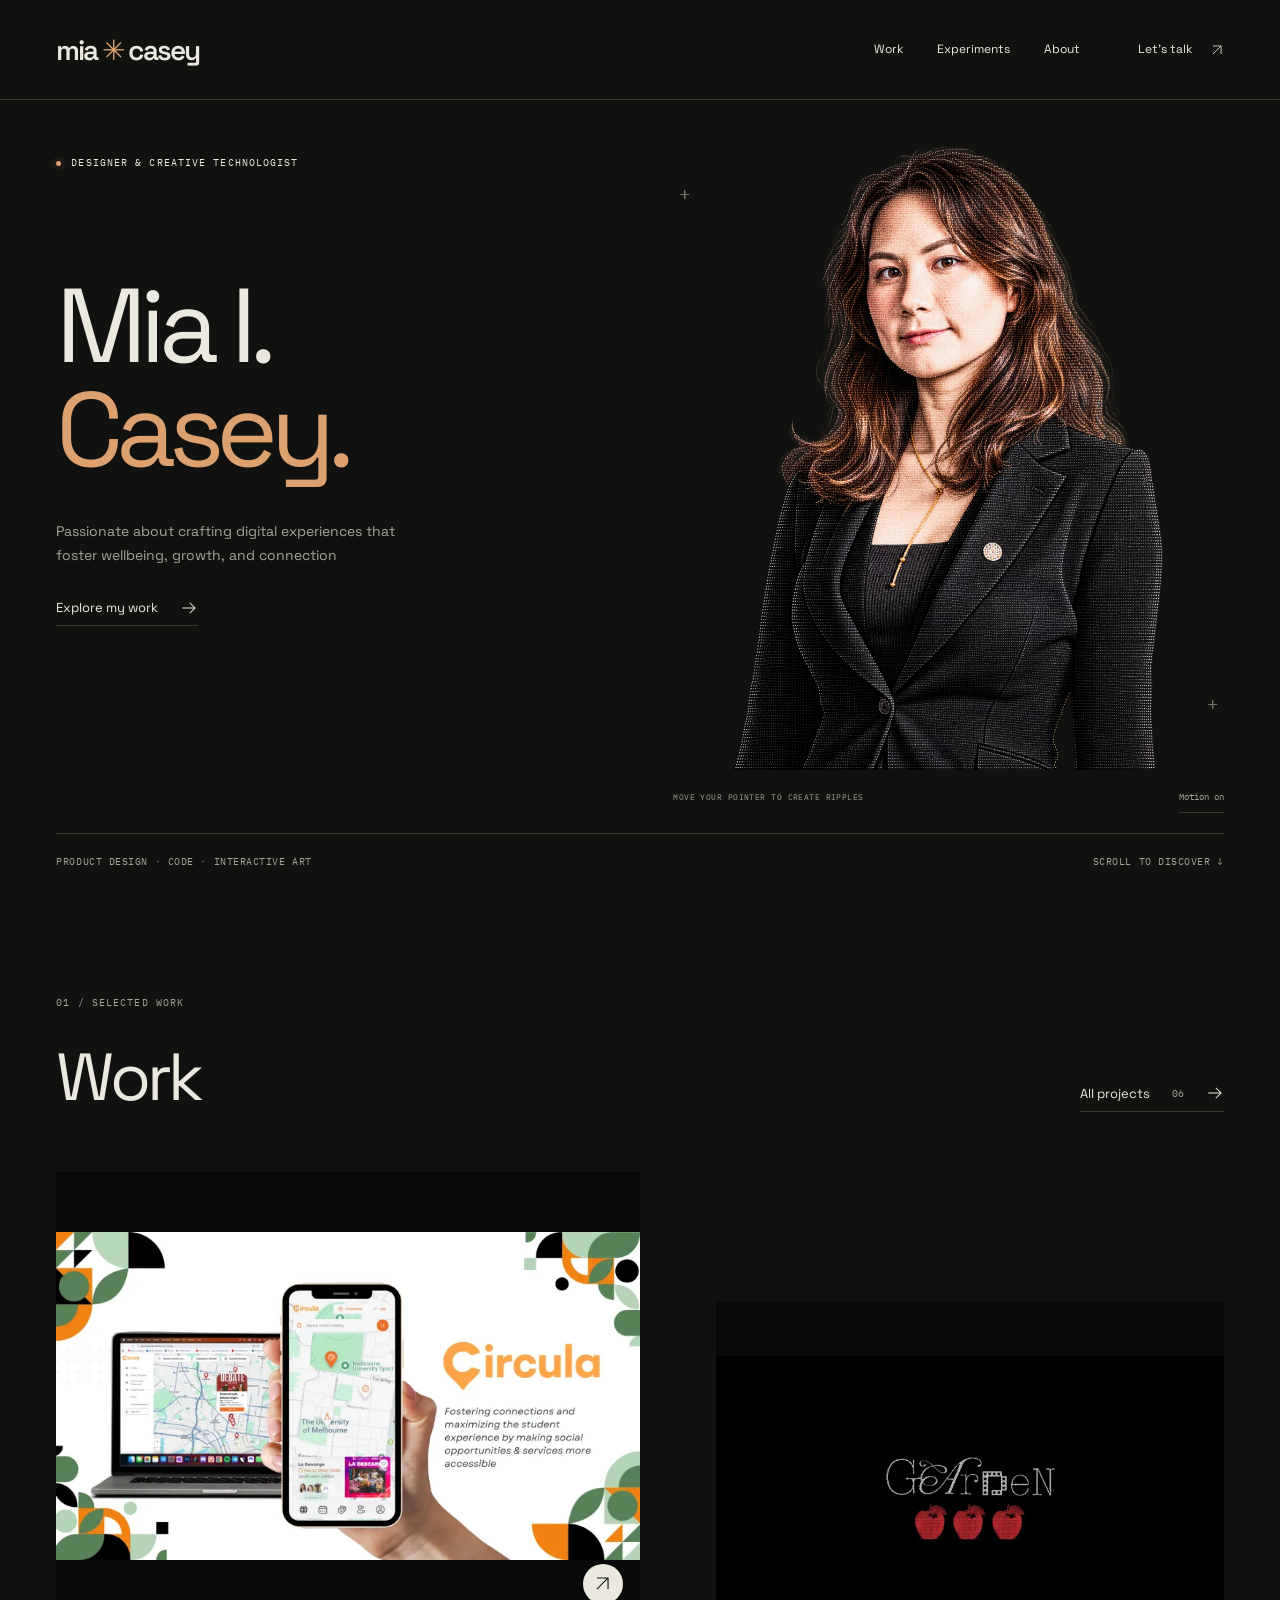
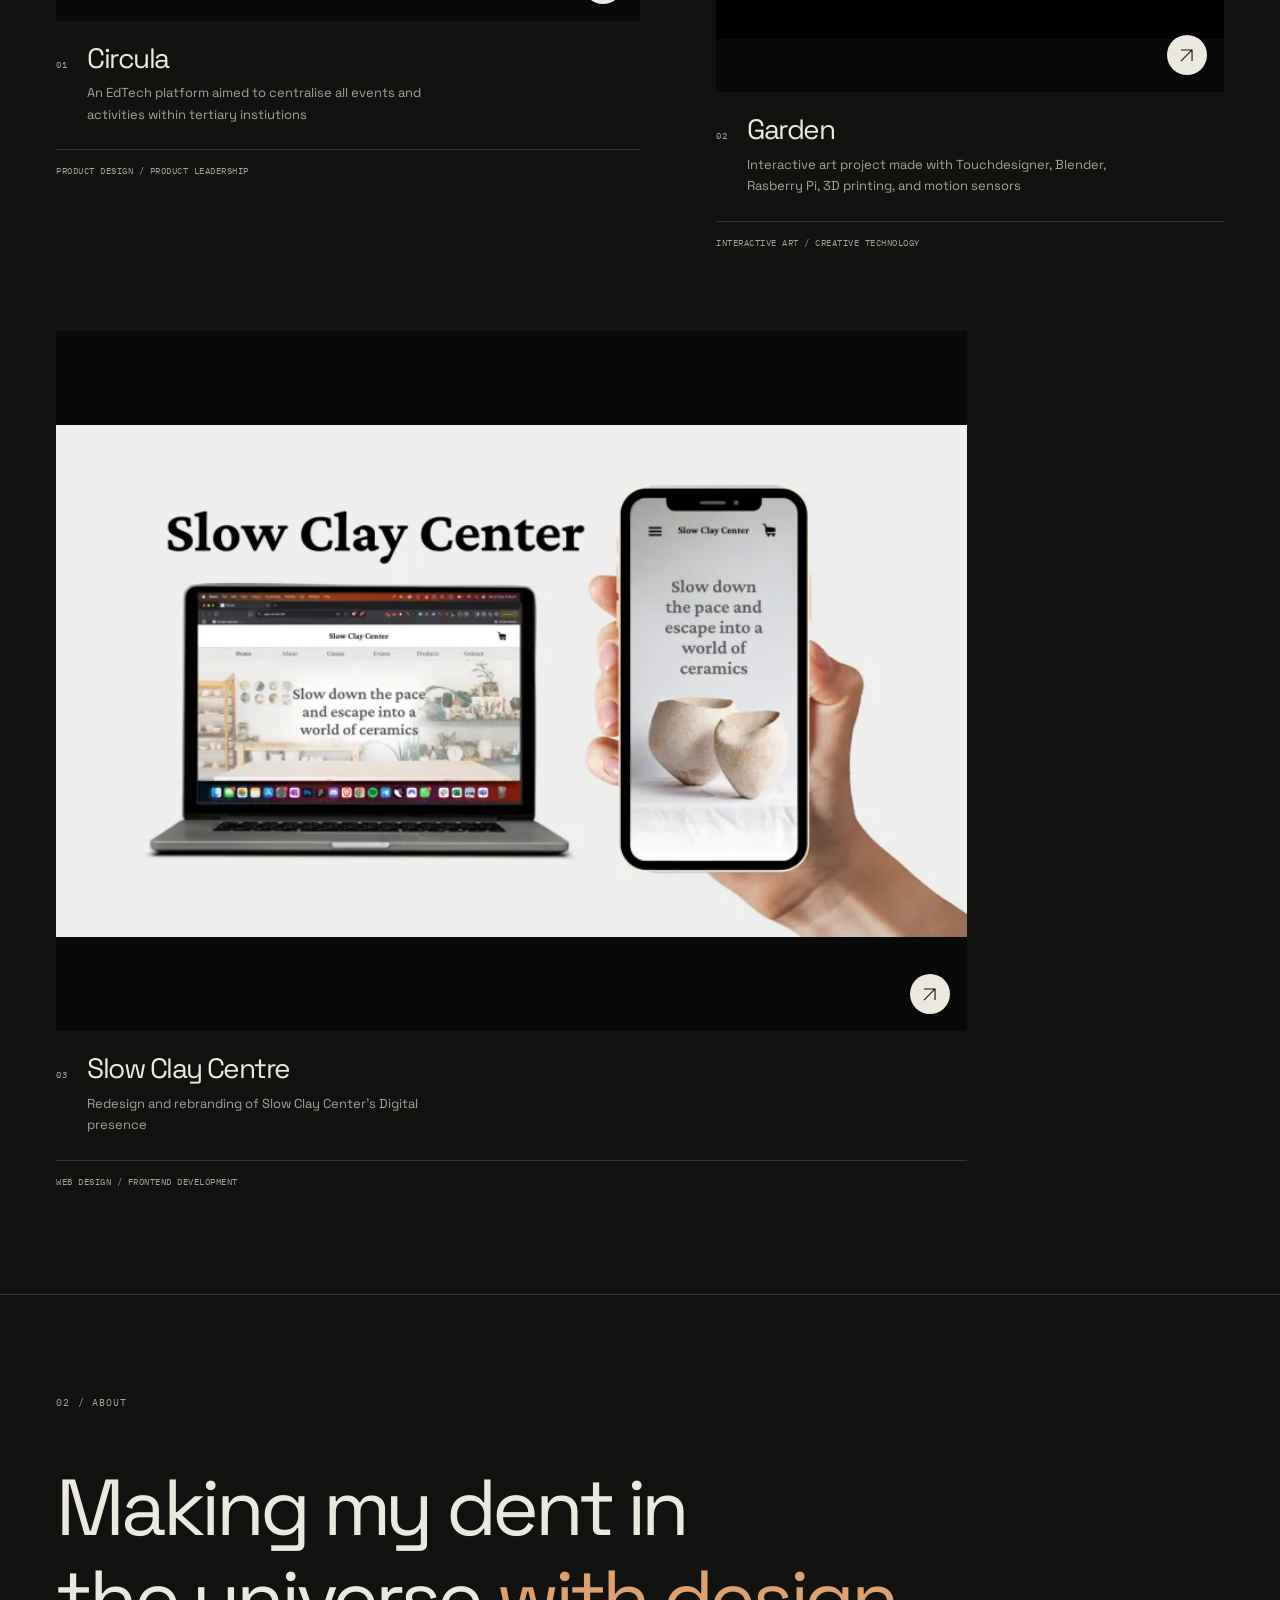
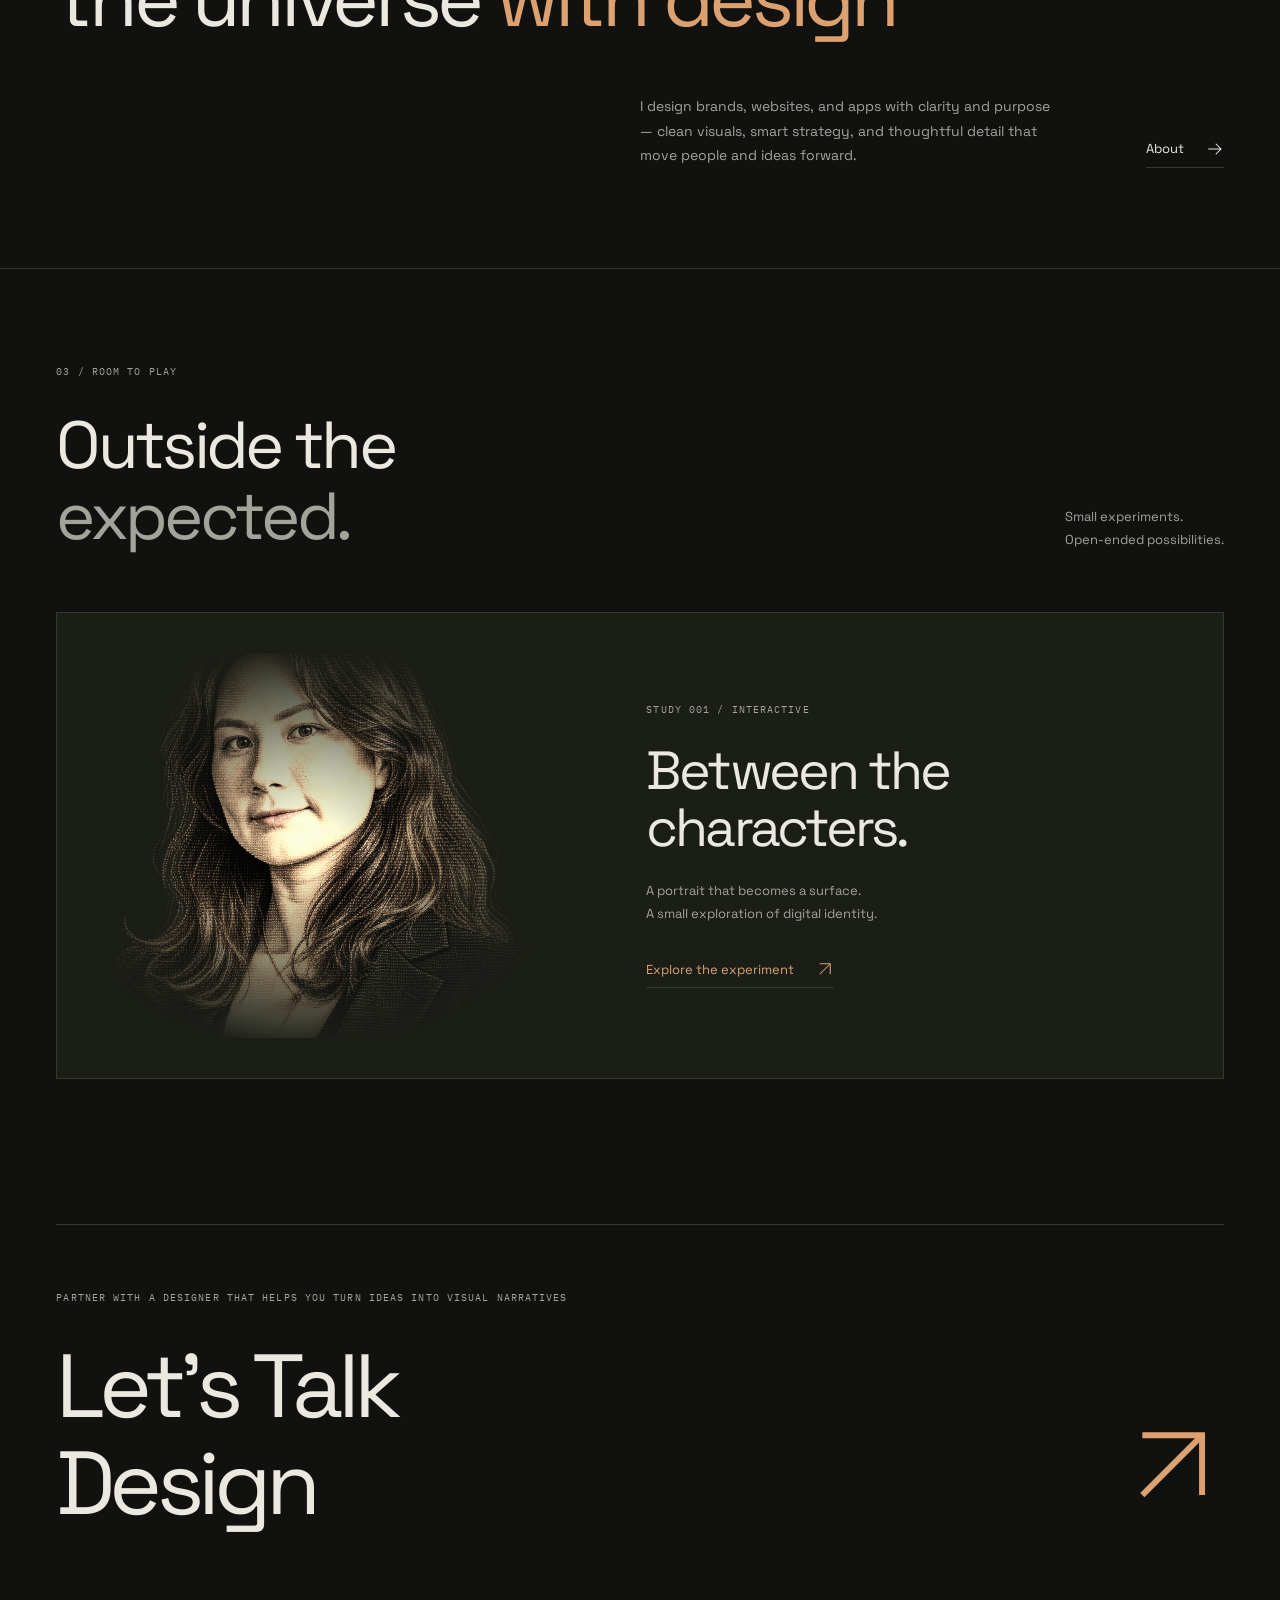
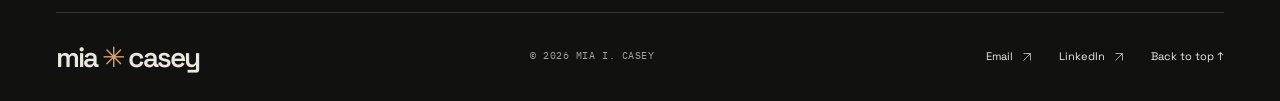
==== index.html @ 09c85d4d "Publish portfolio fb234f5" ====
<!DOCTYPE html><html lang="en-AU"><head><meta charset="UTF-8"><meta name="viewport" content="width=device-width, initial-scale=1"><title>Mia I. Casey — Design &amp; creative technology</title><meta name="description" content="Passionate about crafting digital experiences that foster wellbeing, growth, and connection"><meta name="theme-color" content="#111210"><meta name="robots" content="index, follow"><link rel="canonical" href="https://mia-i-casey.github.io/"><link rel="icon" href="/favicon.svg" type="image/svg+xml"><meta property="og:title" content="Mia I. Casey — Design &amp; creative technology"><meta property="og:description" content="Passionate about crafting digital experiences that foster wellbeing, growth, and connection"><meta property="og:type" content="website"><meta property="og:url" content="https://mia-i-casey.github.io/"><meta property="og:image" content="https://mia-i-casey.github.io/social.jpg"><meta property="og:image:alt" content="Mia I. Casey — Design, code and everything between"><meta name="twitter:card" content="summary_large_image"><link rel="stylesheet" href="/_astro/Layout.Bw1Y_ttC.css"><style>@layer astro.images{:where([data-astro-image]){height:auto}:where([data-astro-image=full-width]){width:100%}:where([data-astro-image=constrained]){max-width:100%}[data-astro-image-fit=fill]{object-fit:fill}[data-astro-image-fit=contain]{object-fit:contain}[data-astro-image-fit=cover]{object-fit:cover}[data-astro-image-fit=scale-down]{object-fit:scale-down}[data-astro-image-pos=top]{object-position:top}[data-astro-image-pos=bottom]{object-position:bottom}[data-astro-image-pos=left]{object-position:left}[data-astro-image-pos=right]{object-position:right}[data-astro-image-pos=center]{object-position:center}[data-astro-image-pos=top-left]{object-position:top left}[data-astro-image-pos=top-right]{object-position:top right}[data-astro-image-pos=top-center]{object-position:top center}[data-astro-image-pos=bottom-left]{object-position:bottom left}[data-astro-image-pos=bottom-right]{object-position:bottom right}[data-astro-image-pos=bottom-center]{object-position:bottom center}[data-astro-image-pos=left-top]{object-position:left top}[data-astro-image-pos=left-bottom]{object-position:left bottom}[data-astro-image-pos=left-center]{object-position:left center}[data-astro-image-pos=right-top]{object-position:right top}[data-astro-image-pos=right-bottom]{object-position:right bottom}[data-astro-image-pos=right-center]{object-position:right center}[data-astro-image-pos=center-top]{object-position:center top}[data-astro-image-pos=center-bottom]{object-position:center bottom}[data-astro-image-pos=center-left]{object-position:center left}[data-astro-image-pos=center-right]{object-position:center right}}
</style></head><body class="home"><a class="skip-link" href="#main">Skip to content</a><header class="site-header shell"><a class="wordmark" href="/" aria-label="Mia I. Casey — home">mia<span class="wordmark-star" aria-hidden="true">✳</span>casey</a><nav aria-label="Main navigation"><a href="/works">Work</a><a href="/experiments">Experiments</a><a href="/about">About</a><a class="nav-contact" href="/contact">Let’s talk <svg class viewBox="0 0 24 24" fill="none" width="24" height="24" aria-hidden="true"><path d="M5 19 19 5M5 5h14v14" stroke="currentColor" stroke-width="1.4"></path></svg></a></nav></header><main id="main"><section class="hero shell" aria-labelledby="hero-title"><div class="hero-kicker eyebrow"><span class="status-dot"></span> DESIGNER & CREATIVE TECHNOLOGIST</div><div class="hero-copy"><h1 id="hero-title">Mia I.<br><span>Casey.</span></h1><p>Passionate about crafting digital experiences that foster wellbeing, growth, and connection</p><a class="text-link" href="#selected-work">Explore my work <svg class viewBox="0 0 24 24" fill="none" width="24" height="24" aria-hidden="true"><path d="M3 12h17m-7-7 7 7-7 7" stroke="currentColor" stroke-width="1.4"></path></svg></a></div><div class="hero-art"><ascii-portrait data-source="/portrait-detailed.webp" data-intensity="0.75" data-radius="0.26" data-return-duration="1000" data-palette="[&quot;#eee7d9&quot;,&quot;#ce8251&quot;]" data-state="static" data-rendering="false"><div class="portrait-surface"><picture><source type="image/avif" srcset="/portrait-detailed-480.avif 480w, /portrait-detailed-800.avif 800w, /portrait-detailed-1024.avif 1024w" sizes="(max-width:700px) 90vw, 43vw"><img class="portrait-fallback" src="/portrait-detailed.webp" srcset="/portrait-detailed-480.webp 480w, /portrait-detailed-800.webp 800w, /portrait-detailed.webp 1024w" sizes="(max-width:700px) 90vw, 43vw" alt="Detailed ASCII portrait of Mia I. Casey with the background removed" width="1024" height="1536" loading="eager" fetchpriority="high" decoding="async"></picture><div class="portrait-canvas" aria-hidden="true"></div><span class="portrait-cross top-left" aria-hidden="true">+</span><span class="portrait-cross bottom-right" aria-hidden="true">+</span></div><div class="portrait-caption"><span class="mono portrait-hint">PORTRAIT / CHARACTER STUDY</span><button class="motion-toggle" type="button" aria-pressed="false" hidden>Enable portrait motion</button></div></ascii-portrait><script type="module" src="/_astro/Portrait.astro_astro_type_script_index_0_lang.Crj7Sq2m.js"></script></div><div class="hero-bottom mono"><span>PRODUCT DESIGN · CODE · INTERACTIVE ART</span><span>SCROLL TO DISCOVER ↓</span></div></section><section class="work-section shell" id="selected-work" aria-labelledby="work-title"><div class="section-top"><div><span class="eyebrow">01 / SELECTED WORK</span><h2 id="work-title">Work</h2></div><a class="text-link" href="/works">All projects <span class="count">06</span><svg class viewBox="0 0 24 24" fill="none" width="24" height="24" aria-hidden="true"><path d="M3 12h17m-7-7 7 7-7 7" stroke="currentColor" stroke-width="1.4"></path></svg></a></div><div class="project-grid"><article class="project-card" data-reveal><a class="project-image" href="/works/circula" aria-label="View Circula case study"><img src="/_astro/circula-cover.LTxjauft_21mtmI.webp" srcset="/_astro/circula-cover.LTxjauft_ZXBsK6.webp 480w, /_astro/circula-cover.LTxjauft_Z2ovFX7.webp 800w, /_astro/circula-cover.LTxjauft_yJxdb.webp 1200w, /_astro/circula-cover.LTxjauft_BuTTA.webp 1600w" alt="Circula branding with desktop and mobile views of its campus discovery platform" sizes="(max-width: 700px) 90vw, 60vw" loading="lazy" decoding="async" width="1920" height="1080"><span class="project-open" aria-hidden="true"><svg class viewBox="0 0 24 24" fill="none" width="24" height="24" aria-hidden="true"><path d="M5 19 19 5M5 5h14v14" stroke="currentColor" stroke-width="1.4"></path></svg></span></a><div class="project-heading"><span class="project-index mono">01</span><div><h3><a href="/works/circula">Circula</a></h3><p>An EdTech platform aimed to centralise all events and activities within tertiary instiutions</p></div></div><p class="project-tags mono">Product design / Product leadership</p></article><article class="project-card" data-reveal><a class="project-image" href="/works/garden" aria-label="View Garden case study"><img src="/_astro/garden-cover.BwveYTO5_1iknwV.webp" srcset="/_astro/garden-cover.BwveYTO5_1ocQVQ.webp 480w, /_astro/garden-cover.BwveYTO5_ZKJqp5.webp 800w, /_astro/garden-cover.BwveYTO5_7mb38.webp 1200w, /_astro/garden-cover.BwveYTO5_eeJrs.webp 1600w" alt="Garden installation title with three red apples against a black background" sizes="(max-width: 700px) 90vw, 60vw" loading="lazy" decoding="async" width="2400" height="1337"><span class="project-open" aria-hidden="true"><svg class viewBox="0 0 24 24" fill="none" width="24" height="24" aria-hidden="true"><path d="M5 19 19 5M5 5h14v14" stroke="currentColor" stroke-width="1.4"></path></svg></span></a><div class="project-heading"><span class="project-index mono">02</span><div><h3><a href="/works/garden">Garden</a></h3><p>Interactive art project made with Touchdesigner, Blender, Rasberry Pi, 3D printing, and motion sensors</p></div></div><p class="project-tags mono">Interactive art / Creative technology</p></article><article class="project-card" data-reveal><a class="project-image" href="/works/slow-clay-center" aria-label="View Slow Clay Centre case study"><img src="/_astro/slow-clay-center-cover.qlVjrDAF_jng5P.webp" srcset="/_astro/slow-clay-center-cover.qlVjrDAF_Z2dnIYk.webp 480w, /_astro/slow-clay-center-cover.qlVjrDAF_Z1y6vrP.webp 800w, /_astro/slow-clay-center-cover.qlVjrDAF_Z24w9NI.webp 1200w, /_astro/slow-clay-center-cover.qlVjrDAF_Z2m8b4q.webp 1600w" alt="Slow Clay Centre website displayed on a laptop and mobile phone" sizes="(max-width: 700px) 90vw, 60vw" loading="lazy" decoding="async" width="1920" height="1080"><span class="project-open" aria-hidden="true"><svg class viewBox="0 0 24 24" fill="none" width="24" height="24" aria-hidden="true"><path d="M5 19 19 5M5 5h14v14" stroke="currentColor" stroke-width="1.4"></path></svg></span></a><div class="project-heading"><span class="project-index mono">03</span><div><h3><a href="/works/slow-clay-center">Slow Clay Centre</a></h3><p>Redesign and rebranding of Slow Clay Center&#39;s Digital presence</p></div></div><p class="project-tags mono">Web design / Frontend development</p></article></div></section><section class="statement shell" aria-labelledby="approach-title"><span class="eyebrow">02 / ABOUT</span><h2 id="approach-title">Making my dent in<br>the universe <span>with design</span></h2><div class="statement-end"><p>I design brands, websites, and apps with clarity and purpose — clean visuals, smart strategy, and thoughtful detail that move people and ideas forward.</p><a class="text-link" href="/about">About <svg class viewBox="0 0 24 24" fill="none" width="24" height="24" aria-hidden="true"><path d="M3 12h17m-7-7 7 7-7 7" stroke="currentColor" stroke-width="1.4"></path></svg></a></div></section><section class="lab-section shell" aria-labelledby="lab-title"><div class="section-top"><div><span class="eyebrow">03 / ROOM TO PLAY</span><h2 id="lab-title">Outside the<br><span class="muted">expected.</span></h2></div><p>Small experiments.<br>Open-ended possibilities.</p></div><a class="experiment-banner" href="/experiments/ascii-portrait"><div class="experiment-image"><img src="/portrait-detailed.webp" srcset="/portrait-detailed-480.webp 480w, /portrait-detailed-800.webp 800w, /portrait-detailed.webp 1024w" sizes="(max-width:700px) 90vw, 43vw" alt="ASCII character texture from the portrait experiment" width="1024" height="1536" loading="lazy"></div><div><span class="eyebrow">STUDY 001 / INTERACTIVE</span><h3>Between the<br>characters.</h3><p>A portrait that becomes a surface.<br>A small exploration of digital identity.</p><span class="text-link">Explore the experiment <svg class viewBox="0 0 24 24" fill="none" width="24" height="24" aria-hidden="true"><path d="M5 19 19 5M5 5h14v14" stroke="currentColor" stroke-width="1.4"></path></svg></span></div></a></section></main><footer class="site-footer shell"><div class="footer-top"><p class="eyebrow">Partner with a designer that helps you turn ideas into visual narratives</p><a class="footer-contact" href="mailto:miaicasey1971@gmail.com">Let's Talk<br>Design<svg class viewBox="0 0 24 24" fill="none" width="24" height="24" aria-hidden="true"><path d="M5 19 19 5M5 5h14v14" stroke="currentColor" stroke-width="1.4"></path></svg></a></div><div class="footer-bottom"><a class="wordmark" href="/">mia<span aria-hidden="true">✳</span>casey</a><span class="mono">© 2026 MIA I. CASEY</span><div><a href="mailto:miaicasey1971@gmail.com">Email <svg class viewBox="0 0 24 24" fill="none" width="24" height="24" aria-hidden="true"><path d="M5 19 19 5M5 5h14v14" stroke="currentColor" stroke-width="1.4"></path></svg></a><a href="https://www.linkedin.com/in/miaicasey/">LinkedIn <svg class viewBox="0 0 24 24" fill="none" width="24" height="24" aria-hidden="true"><path d="M5 19 19 5M5 5h14v14" stroke="currentColor" stroke-width="1.4"></path></svg></a><a href="#top" data-back-top>Back to top ↑</a></div></div></footer><script type="module">if(document.querySelectorAll(`[data-back-top]`).forEach(e=>e.addEventListener(`click`,e=>{e.preventDefault(),window.scrollTo({top:0,behavior:matchMedia(`(prefers-reduced-motion: reduce)`).matches?`instant`:`smooth`}),document.querySelector(`.wordmark`)?.focus({preventScroll:!0})})),!matchMedia(`(prefers-reduced-motion: reduce)`).matches&&`IntersectionObserver`in window){let e=new IntersectionObserver(t=>t.forEach(t=>{t.isIntersecting&&(t.target.classList.add(`is-visible`),e.unobserve(t.target))}),{threshold:.08});document.querySelectorAll(`[data-reveal]`).forEach(t=>e.observe(t))}</script></body></html>
---- _astro/Layout.Bw1Y_ttC.css ----
@font-face{font-family:Space Grotesk Variable;font-style:normal;font-display:swap;font-weight:300 700;src:url(/_astro/space-grotesk-vietnamese-wght-normal.D0rl6rjA.woff2)format("woff2-variations");unicode-range:U+102-103,U+110-111,U+128-129,U+168-169,U+1A0-1A1,U+1AF-1B0,U+300-301,U+303-304,U+308-309,U+323,U+329,U+1EA0-1EF9,U+20AB}@font-face{font-family:Space Grotesk Variable;font-style:normal;font-display:swap;font-weight:300 700;src:url(/_astro/space-grotesk-latin-ext-wght-normal.D9tNdqV9.woff2)format("woff2-variations");unicode-range:U+100-2BA,U+2BD-2C5,U+2C7-2CC,U+2CE-2D7,U+2DD-2FF,U+304,U+308,U+329,U+1D00-1DBF,U+1E00-1E9F,U+1EF2-1EFF,U+2020,U+20A0-20AB,U+20AD-20C0,U+2113,U+2C60-2C7F,U+A720-A7FF}@font-face{font-family:Space Grotesk Variable;font-style:normal;font-display:swap;font-weight:300 700;src:url(/_astro/space-grotesk-latin-wght-normal.BhU9QXUp.woff2)format("woff2-variations");unicode-range:U+??,U+131,U+152-153,U+2BB-2BC,U+2C6,U+2DA,U+2DC,U+304,U+308,U+329,U+2000-206F,U+20AC,U+2122,U+2191,U+2193,U+2212,U+2215,U+FEFF,U+FFFD}@font-face{font-family:IBM Plex Mono;font-style:normal;font-display:swap;font-weight:400;src:url(/_astro/ibm-plex-mono-cyrillic-ext-400-normal.xuaO2J-f.woff2)format("woff2"),url(/_astro/ibm-plex-mono-cyrillic-ext-400-normal.DMdlQ8Kv.woff)format("woff");unicode-range:U+460-52F,U+1C80-1C8A,U+20B4,U+2DE0-2DFF,U+A640-A69F,U+FE2E-FE2F}@font-face{font-family:IBM Plex Mono;font-style:normal;font-display:swap;font-weight:400;src:url(/_astro/ibm-plex-mono-cyrillic-400-normal.BSMlKf0J.woff2)format("woff2"),url(/_astro/ibm-plex-mono-cyrillic-400-normal.CEL4l2ZJ.woff)format("woff");unicode-range:U+301,U+400-45F,U+490-491,U+4B0-4B1,U+2116}@font-face{font-family:IBM Plex Mono;font-style:normal;font-display:swap;font-weight:400;src:url(/_astro/ibm-plex-mono-vietnamese-400-normal.BulugwFq.woff2)format("woff2"),url(/_astro/ibm-plex-mono-vietnamese-400-normal.DDuiU_S-.woff)format("woff");unicode-range:U+102-103,U+110-111,U+128-129,U+168-169,U+1A0-1A1,U+1AF-1B0,U+300-301,U+303-304,U+308-309,U+323,U+329,U+1EA0-1EF9,U+20AB}@font-face{font-family:IBM Plex Mono;font-style:normal;font-display:swap;font-weight:400;src:url(/_astro/ibm-plex-mono-latin-ext-400-normal.BmRBH3aV.woff2)format("woff2"),url(/_astro/ibm-plex-mono-latin-ext-400-normal.D3D2R8hC.woff)format("woff");unicode-range:U+100-2BA,U+2BD-2C5,U+2C7-2CC,U+2CE-2D7,U+2DD-2FF,U+304,U+308,U+329,U+1D00-1DBF,U+1E00-1E9F,U+1EF2-1EFF,U+2020,U+20A0-20AB,U+20AD-20C0,U+2113,U+2C60-2C7F,U+A720-A7FF}@font-face{font-family:IBM Plex Mono;font-style:normal;font-display:swap;font-weight:400;src:url(/_astro/ibm-plex-mono-latin-400-normal.DMJ8VG8y.woff2)format("woff2"),url(/_astro/ibm-plex-mono-latin-400-normal.CvHOgSBP.woff)format("woff");unicode-range:U+??,U+131,U+152-153,U+2BB-2BC,U+2C6,U+2DA,U+2DC,U+304,U+308,U+329,U+2000-206F,U+20AC,U+2122,U+2191,U+2193,U+2212,U+2215,U+FEFF,U+FFFD}@layer reset{*,:before,:after{box-sizing:border-box}html{scroll-behavior:smooth;scroll-padding-top:32px}body,h1,h2,h3,p,figure{margin:0}img,svg,canvas{max-width:100%;display:block}a{color:inherit;text-decoration:none}button{font:inherit;color:inherit}button,a{-webkit-tap-highlight-color:transparent}button{cursor:pointer}[hidden]{display:none!important}}@layer base{:root{--bg:#111210;--panel:#191b17;--ink:#ebe8df;--muted:#a2a49a;--accent:#dda16f;--line:#35382f;--mono:"IBM Plex Mono",monospace;--sans:"Space Grotesk Variable",sans-serif;--gutter:clamp(24px,4.4vw,80px)}html{background:var(--bg);color:var(--ink);font-family:var(--sans);font-synthesis:none}body{line-height:1.6;overflow-x:clip}::selection{background:var(--accent);color:var(--bg)}:focus-visible{outline:2px solid var(--accent);outline-offset:7px}h1,h2,h3{letter-spacing:-.055em;text-wrap:balance;font-weight:400;line-height:1.06}h1{font-size:clamp(56px,7.5vw,112px)}h2{font-size:clamp(40px,5.2vw,76px)}h3{font-size:32px}p{font-size:16px;line-height:1.75}.mono,.eyebrow{font-family:var(--mono);letter-spacing:.055em;font-size:10px;line-height:1.65}.eyebrow{text-transform:uppercase;color:var(--muted);letter-spacing:.11em;display:block}.muted{color:var(--muted)}.accent{color:var(--accent)}.shell{width:100%;max-width:1640px;padding-inline:var(--gutter);margin-inline:auto}.skip-link{background:var(--ink);color:var(--bg);z-index:99;padding:12px 20px;position:fixed;top:-100px;left:20px}.skip-link:focus{top:12px}.text-link{border-bottom:1px solid var(--line);align-items:center;gap:22px;width:fit-content;padding-block:8px;font-size:13px;line-height:1.5;display:inline-flex}.text-link svg{width:18px;height:18px;transition:transform .25s}.text-link:hover svg,.text-link:focus-visible svg{transform:translate(4px)}a:hover{color:var(--accent)}.count{font-family:var(--mono);color:var(--muted);font-size:10px}}@layer layout{.site-header{border-bottom:1px solid var(--line);justify-content:space-between;align-items:center;min-height:100px;display:flex}.wordmark{letter-spacing:-.07em;align-items:center;gap:3px;font-size:28px;font-weight:600;line-height:1;display:inline-flex}.wordmark span{color:var(--accent);margin:0 2px;font-size:28px}.site-header nav{align-items:center;gap:34px;font-size:12px;display:flex}.site-header nav a{padding-block:12px;position:relative}.site-header nav a[aria-current=page]:after{content:"";background:var(--accent);height:1px;position:absolute;bottom:3px;left:0;right:0}.site-header .nav-contact{align-items:center;gap:18px;margin-left:24px;display:inline-flex}.nav-contact svg{width:14px;height:14px}.hero{isolation:isolate;height:calc(100svh - 100px);min-height:740px;max-height:940px;position:relative}.hero-kicker{color:var(--ink);align-items:center;gap:10px;display:flex;position:absolute;top:55px}.status-dot{background:var(--accent);border-radius:50%;width:5px;height:5px;box-shadow:0 0 0 4px #dda16f0d}.hero-copy{z-index:2;pointer-events:none;padding-top:175px;position:relative}.hero-copy h1{letter-spacing:-.07em;font-size:clamp(76px,8.2vw,126px);line-height:.99}.hero-copy h1 span{color:var(--accent)}.hero-copy p{max-width:355px;color:var(--muted);margin-top:36px;font-size:14px}.hero-copy .text-link{pointer-events:auto;margin-top:22px}.hero-art{right:var(--gutter);z-index:1;width:43%;max-width:565px;position:absolute;top:26px;bottom:100px}.hero-art ascii-portrait{height:100%}.hero-art .portrait-surface{aspect-ratio:auto;height:calc(100% - 30px)}.hero-art .portrait-caption{margin-top:0}.hero-bottom{bottom:30px;left:var(--gutter);right:var(--gutter);color:var(--muted);border-top:1px solid var(--line);justify-content:space-between;padding-top:20px;display:flex;position:absolute}.work-section,.lab-section{padding-top:95px;padding-bottom:105px}.section-top{justify-content:space-between;align-items:flex-end;gap:24px;margin-bottom:60px;display:flex}.section-top .eyebrow{margin-bottom:30px}.section-top>p{color:var(--muted);font-size:13px}.project-grid{grid-template-columns:1.15fr 1fr;align-items:start;gap:80px 6vw;display:grid}.project-grid .project-card:nth-child(2n){padding-top:130px}.home .project-grid .project-card:nth-child(3){grid-column:1/-1;width:78%}.home .project-grid .project-card:nth-child(3) .project-image{aspect-ratio:1.85}.statement{border-top:1px solid var(--line);border-bottom:1px solid var(--line);padding-block:100px}.statement>h2{margin:50px 0;font-size:clamp(43px,6.2vw,92px);line-height:1.15}.statement>h2 span{color:var(--accent)}.statement-end{flex-wrap:wrap;justify-content:space-between;align-items:flex-end;gap:30px;padding-left:50%;display:flex}.statement-end p{max-width:420px;color:var(--muted);font-size:14px}.site-footer{margin-top:40px}.footer-top{border-top:1px solid var(--line);padding-block:65px 80px}.footer-contact{letter-spacing:-.065em;justify-content:space-between;align-items:flex-end;margin-top:32px;font-size:clamp(48px,7vw,104px);line-height:1.08;display:flex}.footer-contact svg{width:clamp(45px,8vw,110px);height:auto;color:var(--accent);margin-bottom:15px}.footer-bottom{border-top:1px solid var(--line);justify-content:space-between;align-items:center;gap:25px;padding-block:30px;display:flex}.footer-bottom>.mono{color:var(--muted)}.footer-bottom>div{gap:26px;font-size:11px;display:flex}.footer-bottom a:not(.wordmark){align-items:center;gap:8px;display:flex}.footer-bottom svg{width:12px;height:12px}.page-heading{padding-block:90px 80px}.page-heading .eyebrow{margin-bottom:40px}.page-heading p{color:var(--muted);max-width:460px;margin-top:35px}.page-heading h1{position:relative}.page-heading .about-heading{max-width:1100px;font-size:clamp(43px,5.8vw,84px)}.work-list{padding-bottom:100px}}@layer components{ascii-portrait{width:100%;display:block}.portrait-surface{aspect-ratio:1363/2048;isolation:isolate;width:100%;position:relative}.portrait-fallback,.portrait-canvas{width:100%;height:100%;position:absolute;inset:0}.portrait-fallback{object-fit:contain}.portrait-canvas{opacity:0;pointer-events:none}.portrait-canvas canvas{width:100%;height:100%}ascii-portrait:is([data-state=ready],[data-state=active]) .portrait-canvas{opacity:1}ascii-portrait:is([data-state=ready],[data-state=active]) .portrait-fallback{opacity:0}.portrait-cross{font-family:var(--mono);color:#6f7567;z-index:1;font-size:19px;position:absolute}.portrait-cross.top-left{top:8%;left:1%}.portrait-cross.bottom-right{bottom:8%;right:1%}.portrait-caption{z-index:2;color:var(--muted);justify-content:space-between;align-items:center;gap:12px;margin-top:12px;display:flex;position:relative}.portrait-caption .mono{font-size:8px}.motion-toggle{border:none;border-bottom:1px solid var(--line);font-family:var(--mono);white-space:nowrap;background:0 0;padding:8px 0;font-size:9px}.motion-toggle:hover{color:var(--accent)}.project-image{aspect-ratio:1.3;background:var(--panel);display:block;position:relative;overflow:hidden}.project-image img{object-fit:contain;background:#080908;width:100%;height:100%;transition:transform .65s cubic-bezier(.2,.7,.3,1)}.project-image:hover img{transform:scale(1.035)}.project-open{background:var(--ink);color:var(--bg);border-radius:50%;place-items:center;width:40px;height:40px;transition:background .2s,transform .2s;display:grid;position:absolute;bottom:17px;right:17px}.project-open svg{width:19px;height:19px}.project-image:hover .project-open{background:var(--accent);transform:rotate(45deg)}.project-heading{align-items:baseline;gap:20px;margin-top:23px;display:flex}.project-index{color:var(--muted);font-size:9px}.project-heading h3{font-size:28px}.project-heading p{color:var(--muted);max-width:390px;margin-top:9px;font-size:13px;line-height:1.65}.project-tags{border-top:1px solid var(--line);text-transform:uppercase;color:var(--muted);margin-top:24px;padding-top:14px;font-size:9px}.experiment-banner{border:1px solid var(--line);background:#1b1d17;grid-template-columns:1fr 1fr;align-items:center;gap:7vw;padding:40px 6vw 40px 0;display:grid;overflow:hidden}.experiment-banner:hover{color:var(--ink)}.experiment-image{height:385px;position:relative;overflow:hidden}.experiment-image img{object-fit:cover;object-position:center 22%;filter:sepia(.7);width:100%;height:100%;transition:transform .7s;mask-image:radial-gradient(#000 10%,#0000 75%)}.experiment-banner:hover img{transform:scale(1.08)}.experiment-banner h3,.experiment-banner h2{margin:24px 0;font-size:clamp(34px,4.2vw,64px)}.experiment-banner p{color:var(--muted);margin-bottom:26px;font-size:13px}.experiment-banner .text-link{color:var(--accent)}.experiment-number{color:var(--accent);place-items:center;height:100%;font-size:180px;display:grid}.experiments-list{gap:30px;padding-bottom:80px;display:grid}.experiment-detail{grid-template-columns:1fr 1fr;align-items:start;gap:9vw;padding-bottom:80px;display:grid}.experiment-demo{justify-self:center;width:100%;max-width:480px}.experiment-detail .prose{padding-top:45px}.heading-star{color:var(--accent);vertical-align:middle;margin-left:.5em;font-size:1.2em;font-weight:300;display:inline-block}.case-heading{padding-top:65px;padding-bottom:50px}.back-link{width:fit-content;margin-bottom:45px}.case-heading-row{justify-content:space-between;align-items:flex-end;gap:25px;display:flex}.case-heading-row h1{font-size:clamp(54px,7.3vw,110px)}.case-heading-row>.eyebrow{text-align:right;max-width:220px;padding-bottom:10px;font-size:9px}.case-subtitle{color:var(--muted);letter-spacing:-.025em;margin-top:25px;font-size:clamp(20px,2.4vw,32px);line-height:1.3}.case-cover img{object-fit:contain;background:#090a08;width:100%;height:auto;max-height:740px}.case-main{grid-template-columns:1fr 2.1fr;gap:10vw;margin-block:90px;display:grid}.case-aside{align-self:start;position:sticky;top:40px}.case-aside>div{margin-bottom:30px}.case-aside h2{margin-bottom:10px}.case-aside p,.case-aside li{color:var(--ink);font-size:13px;line-height:1.8}.case-aside ul{margin:0;padding:0;list-style:none}.prose{max-width:760px}.prose h2{letter-spacing:-.04em;margin:55px 0 24px;font-size:clamp(28px,3vw,42px);line-height:1.16}.prose h2:first-child{margin-top:0}.prose p{color:#b5b7ad;margin-bottom:20px;font-size:16px;line-height:1.85}.prose a{text-underline-offset:4px;text-decoration:underline}.prose ul{color:#b5b7ad;padding-left:20px}.prose li{margin-bottom:8px}.prose img{height:auto}.case-gallery{gap:50px;margin-bottom:100px;display:grid}.case-gallery figure{background:var(--panel);padding:30px}.case-gallery img{object-fit:contain;width:auto;max-width:100%;height:auto;max-height:1000px;margin:auto}.case-gallery figcaption{color:var(--muted);text-align:center;margin-top:25px;font-size:10px}.next-project{margin-block:70px}.next-project>a{letter-spacing:-.05em;border-top:1px solid var(--line);justify-content:space-between;align-items:center;margin-top:20px;padding:32px 0;font-size:clamp(40px,6vw,90px);line-height:1.1;display:flex}.next-project svg{width:55px;height:55px;color:var(--accent)}.about-intro{grid-template-columns:1fr 1.2fr;align-items:center;gap:9vw;padding-bottom:100px;display:grid}.about-portrait{max-height:610px;overflow:hidden}.about-portrait img{object-fit:cover;object-position:50% 15%;object-fit:contain;width:100%;height:610px}.about-intro h2{margin:24px 0;font-size:clamp(34px,3.7vw,54px)}.about-intro p{color:var(--muted);margin-bottom:24px;font-size:15px}.about-intro .text-link{margin-top:10px}.approach{border-top:1px solid var(--line);padding-block:70px 100px}.approach .section-top{align-items:flex-start}.approach-grid{grid-template-columns:repeat(3,1fr);gap:50px;display:grid}.approach-grid article{border-top:1px solid var(--line);padding-top:25px}.approach-grid h3{margin:25px 0 20px;font-size:27px}.approach-grid p{color:var(--muted);font-size:14px}.contact-page{padding-top:100px;padding-bottom:100px}.contact-page>.eyebrow{margin-bottom:35px}.contact-page>p{color:var(--muted);margin-top:35px}.contact-links{max-width:800px;margin-top:65px}.contact-links>a{border-top:1px solid var(--line);letter-spacing:-.04em;overflow-wrap:anywhere;justify-content:space-between;align-items:center;gap:20px;padding:30px 0;font-size:clamp(20px,3.1vw,42px);display:flex}.contact-links .eyebrow{margin-bottom:10px}.contact-links svg{color:var(--accent);flex-shrink:0;width:36px;height:36px}.not-found{min-height:70vh}.not-found .text-link{margin-top:30px}@media (prefers-reduced-motion:no-preference){[data-reveal].is-visible{animation:.65s ease-out both appear}@keyframes appear{0%{transform:translateY(18px)}to{transform:none}}}}@layer responsive{@media (width>=1600px){.hero-art{right:100px}.hero-copy{padding-top:210px}}@media (width<=1000px){.site-header{min-height:86px}.hero{height:auto;min-height:700px}.hero-copy{padding-top:165px}.hero-copy h1{font-size:8.9vw}.hero-art{width:46%;top:65px}.hero-copy p{max-width:300px}.hero-bottom{font-size:8px}.portrait-caption{flex-direction:column;gap:0}.project-grid{column-gap:5vw}.project-grid .project-card:nth-child(2n){padding-top:85px}.footer-bottom{flex-wrap:wrap}.case-main{gap:7vw}.case-heading-row{flex-direction:column;align-items:flex-start}.case-heading-row>.eyebrow{text-align:left;max-width:none}.approach-grid{gap:30px}}@media (width<=700px){:root{--gutter:24px}.site-header{flex-wrap:wrap;align-content:center;gap:13px;min-height:92px;padding-block:16px}.wordmark,.wordmark span{font-size:25px}.site-header nav{justify-content:space-between;gap:14px;width:100%;font-size:10px}.site-header nav a{padding:0}.site-header .nav-contact{gap:8px;margin-left:auto}.nav-contact svg{width:11px;height:11px}.site-header nav a[aria-current=page]:after{bottom:-5px}.hero{height:auto;min-height:0;padding-top:32px;padding-bottom:0;display:grid}.hero-kicker{font-size:8px;position:static}.hero-copy{padding-top:33px}.hero-copy h1{letter-spacing:-.065em;font-size:clamp(49px,10.3vw,72px);line-height:1.02}.hero-copy p{max-width:330px;margin-top:23px;font-size:13px}.hero-copy .text-link{margin-top:14px}.hero-art{grid-row:3;justify-self:center;width:100%;max-width:365px;margin-top:5px;position:relative;top:auto;bottom:auto;right:auto}.hero-art ascii-portrait{height:auto}.hero-art .portrait-surface{aspect-ratio:1363/1800;height:auto;max-height:440px}.portrait-fallback{object-fit:contain}.portrait-caption{flex-direction:row;margin-top:10px}.portrait-caption .mono{font-size:7px}.hero-bottom{gap:12px;margin-top:25px;padding-block:20px;font-size:7px;position:static}.hero-bottom span:last-child{display:none}.work-section,.lab-section{padding-block:60px}.section-top{align-items:flex-start;margin-bottom:35px}.section-top .eyebrow{margin-bottom:18px;font-size:8px}.section-top .text-link{white-space:nowrap;gap:10px;margin-top:3px;font-size:10px}.section-top .count{display:none}.section-top h2{font-size:42px}.project-grid{grid-template-columns:1fr;gap:45px}.project-grid .project-card:nth-child(2n){padding-top:0}.home .project-grid .project-card:nth-child(3){width:100%}.home .project-grid .project-card:nth-child(3) .project-image,.project-image{aspect-ratio:1.35}.project-heading h3{font-size:27px}.project-heading{gap:14px;margin-top:18px}.project-heading p{font-size:12px}.project-tags{margin-top:18px;font-size:8px}.project-open{width:34px;height:34px;bottom:12px;right:12px}.statement{padding-block:60px}.statement>.eyebrow{font-size:8px}.statement>h2{margin:30px 0;font-size:38px;line-height:1.2}.statement-end{gap:20px;padding-left:0}.statement-end p{font-size:13px}.lab-section .section-top>p{text-align:right;max-width:110px;font-size:11px}.experiment-banner{grid-template-columns:1fr;gap:0;padding:0 24px 32px}.experiment-image{height:260px;margin-inline:-24px}.experiment-banner h2,.experiment-banner h3{margin:18px 0;font-size:40px}.experiment-banner .eyebrow{font-size:8px}.experiment-banner p{font-size:12px}.experiment-detail{grid-template-columns:1fr;gap:50px}.experiment-detail .prose{padding-top:0}.experiment-demo{max-width:365px}.footer-top{padding-block:45px}.footer-top>.eyebrow{font-size:8px}.footer-contact{font-size:43px}.footer-contact svg{width:35px;margin-bottom:7px}.footer-bottom{gap:24px;padding-block:25px}.footer-bottom>.mono{font-size:8px}.footer-bottom>div{justify-content:space-between;width:100%;font-size:10px}.site-footer{margin-top:0}.page-heading{padding-block:55px 50px}.page-heading .eyebrow{margin-bottom:25px;font-size:8px}.page-heading h1{font-size:clamp(43px,10vw,66px)}.page-heading p{margin-top:25px;font-size:13px}.heading-star{margin-left:.15em;font-size:1em}.work-list{padding-bottom:50px}.case-heading{padding-top:45px;padding-bottom:30px}.case-heading h1{font-size:clamp(43px,11vw,66px)}.back-link{margin-bottom:30px;font-size:8px}.case-heading-row{gap:16px}.case-heading-row>.eyebrow{font-size:8px}.case-subtitle{margin-top:10px;font-size:21px}.case-cover{padding-inline:0}.case-main{grid-template-columns:1fr;gap:45px;margin-block:40px}.case-aside{grid-template-columns:1fr 1fr;gap:25px;display:grid;position:static}.case-aside>div{margin:0}.case-aside .eyebrow{font-size:8px}.case-aside p,.case-aside li{font-size:11px}.prose p{font-size:14px;line-height:1.8}.prose h2{margin-top:40px;font-size:30px}.case-gallery{gap:25px;margin-bottom:50px}.case-gallery figure{padding:12px}.case-gallery figcaption{margin:16px 5px 5px;font-size:8px}.next-project{margin-block:40px}.next-project a{gap:20px;font-size:38px}.next-project svg{flex-shrink:0;width:34px;height:34px}.about-intro{grid-template-columns:1fr;gap:30px;padding-bottom:55px}.about-portrait{max-height:360px}.about-portrait img{object-fit:contain;height:420px}.about-intro h2{font-size:35px}.about-intro p{font-size:14px}.approach{padding-block:45px}.approach .section-top{flex-direction:column}.approach .section-top h2{font-size:40px}.approach-grid{grid-template-columns:1fr;gap:35px}.approach-grid h3{margin:20px 0 15px}.contact-page{padding-block:60px}.contact-page h1{font-size:clamp(54px,11vw,80px)}.contact-page>p{font-size:14px}.contact-links{margin-top:45px}.contact-links>a{padding-block:24px;font-size:21px}.contact-links svg{width:26px;height:26px}}@media (prefers-reduced-motion:reduce){html{scroll-behavior:auto}*,:before,:after{transition:none!important;animation:none!important}.portrait-canvas{display:none!important}.portrait-fallback{opacity:1!important}.motion-toggle{display:none!important}}}
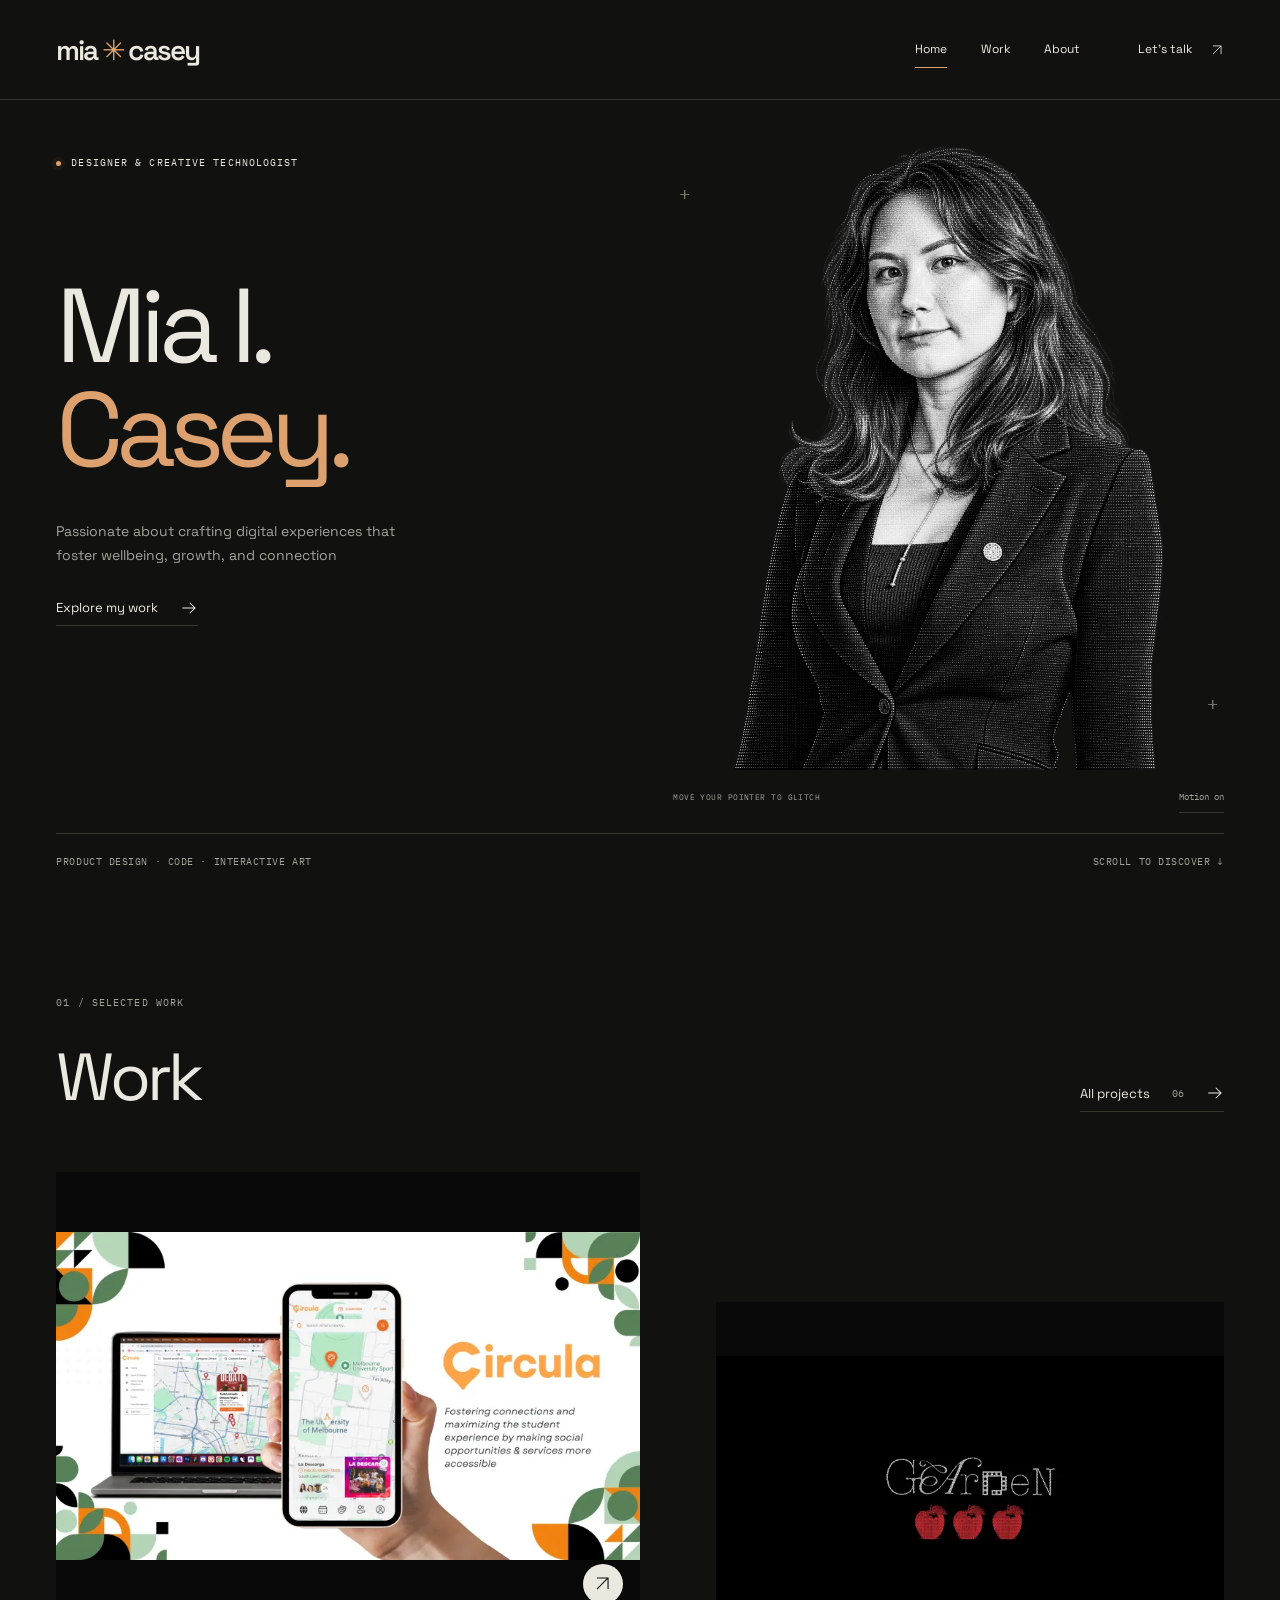
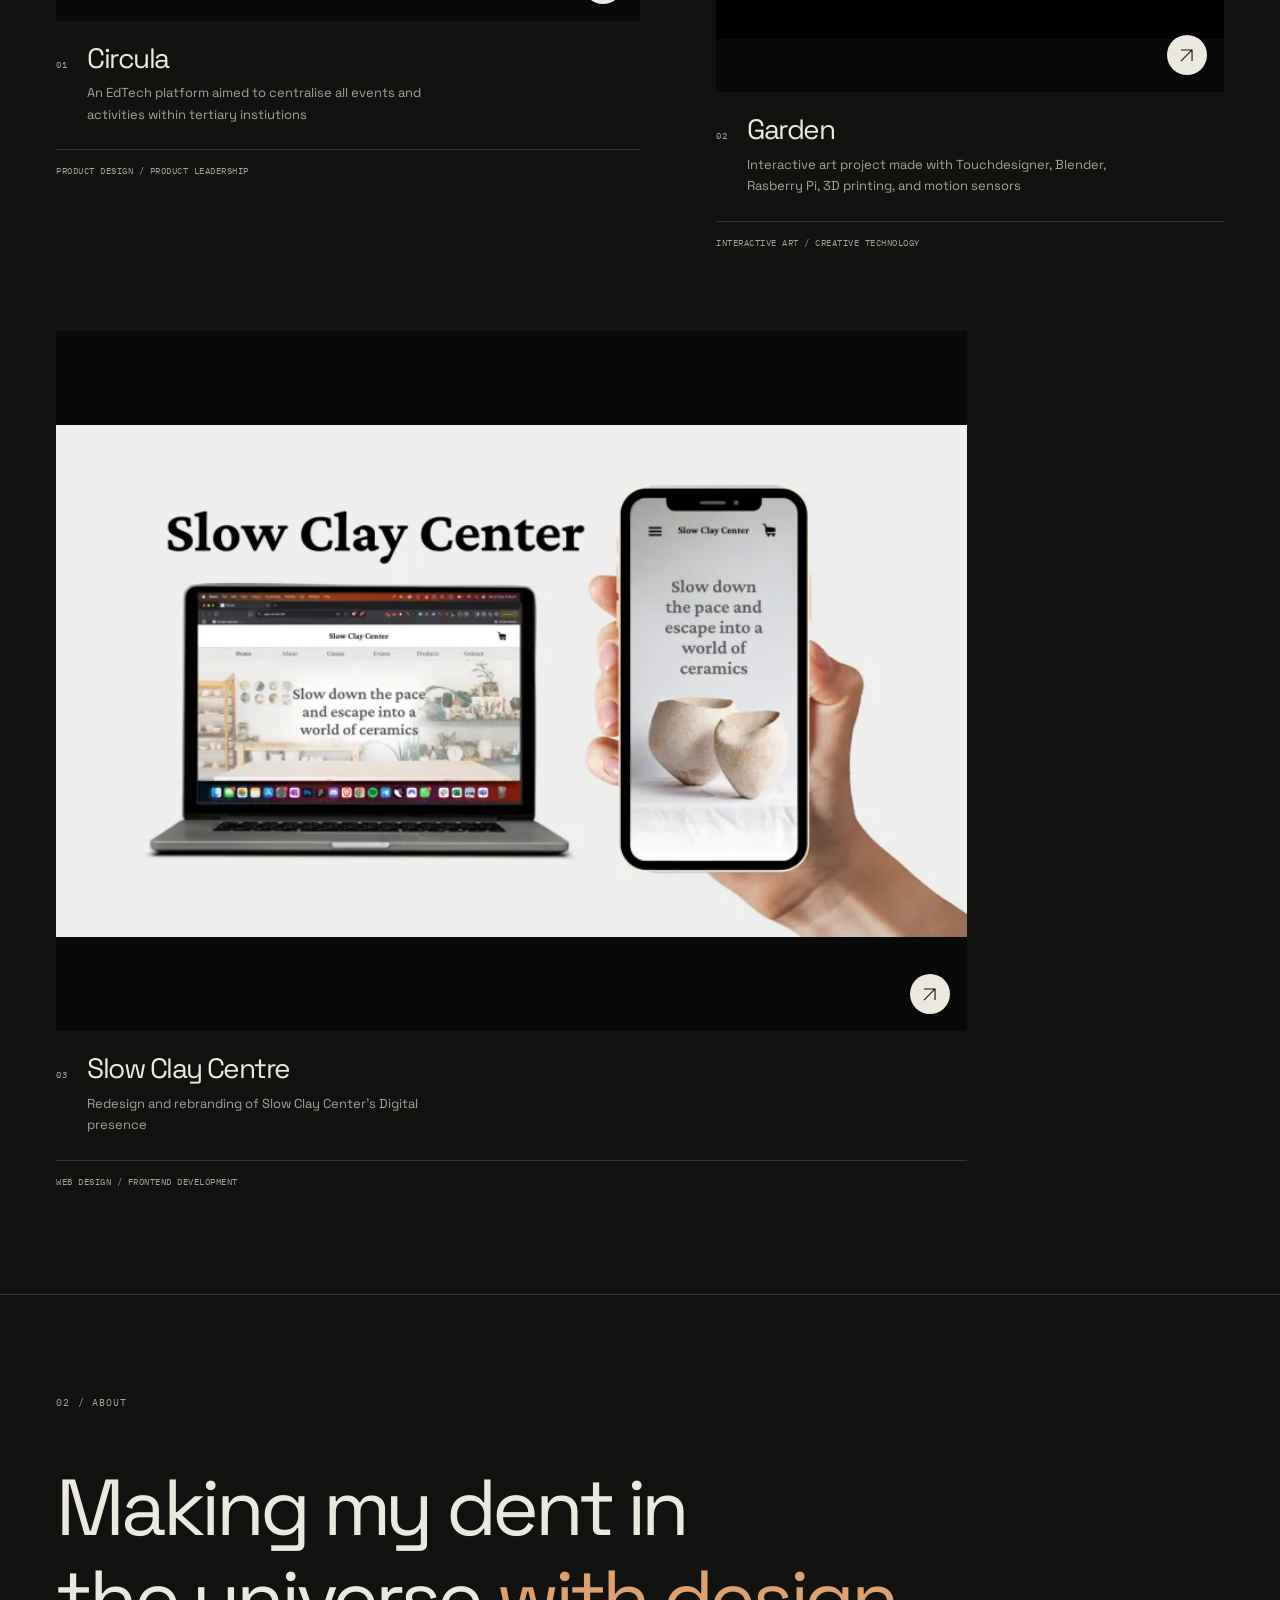
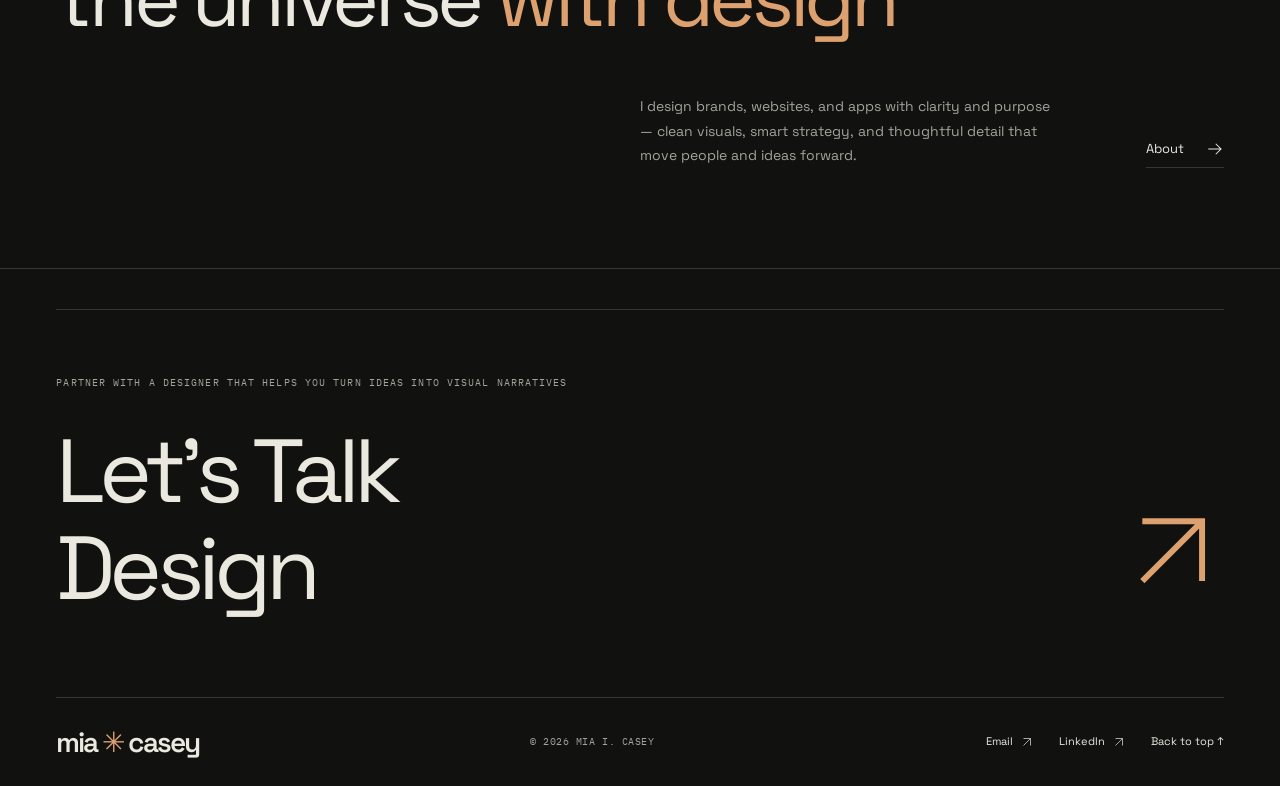
==== commit b64b6b1d: "Publish portfolio 1bd3317" ====
--- a/index.html
+++ b/index.html
@@ -1,2 +1,2 @@
-<!DOCTYPE html><html lang="en-AU"><head><meta charset="UTF-8"><meta name="viewport" content="width=device-width, initial-scale=1"><title>Mia I. Casey — Design &amp; creative technology</title><meta name="description" content="Passionate about crafting digital experiences that foster wellbeing, growth, and connection"><meta name="theme-color" content="#111210"><meta name="robots" content="index, follow"><link rel="canonical" href="https://mia-i-casey.github.io/"><link rel="icon" href="/favicon.svg" type="image/svg+xml"><meta property="og:title" content="Mia I. Casey — Design &amp; creative technology"><meta property="og:description" content="Passionate about crafting digital experiences that foster wellbeing, growth, and connection"><meta property="og:type" content="website"><meta property="og:url" content="https://mia-i-casey.github.io/"><meta property="og:image" content="https://mia-i-casey.github.io/social.jpg"><meta property="og:image:alt" content="Mia I. Casey — Design, code and everything between"><meta name="twitter:card" content="summary_large_image"><link rel="stylesheet" href="/_astro/Layout.Bw1Y_ttC.css"><style>@layer astro.images{:where([data-astro-image]){height:auto}:where([data-astro-image=full-width]){width:100%}:where([data-astro-image=constrained]){max-width:100%}[data-astro-image-fit=fill]{object-fit:fill}[data-astro-image-fit=contain]{object-fit:contain}[data-astro-image-fit=cover]{object-fit:cover}[data-astro-image-fit=scale-down]{object-fit:scale-down}[data-astro-image-pos=top]{object-position:top}[data-astro-image-pos=bottom]{object-position:bottom}[data-astro-image-pos=left]{object-position:left}[data-astro-image-pos=right]{object-position:right}[data-astro-image-pos=center]{object-position:center}[data-astro-image-pos=top-left]{object-position:top left}[data-astro-image-pos=top-right]{object-position:top right}[data-astro-image-pos=top-center]{object-position:top center}[data-astro-image-pos=bottom-left]{object-position:bottom left}[data-astro-image-pos=bottom-right]{object-position:bottom right}[data-astro-image-pos=bottom-center]{object-position:bottom center}[data-astro-image-pos=left-top]{object-position:left top}[data-astro-image-pos=left-bottom]{object-position:left bottom}[data-astro-image-pos=left-center]{object-position:left center}[data-astro-image-pos=right-top]{object-position:right top}[data-astro-image-pos=right-bottom]{object-position:right bottom}[data-astro-image-pos=right-center]{object-position:right center}[data-astro-image-pos=center-top]{object-position:center top}[data-astro-image-pos=center-bottom]{object-position:center bottom}[data-astro-image-pos=center-left]{object-position:center left}[data-astro-image-pos=center-right]{object-position:center right}}
-</style></head><body class="home"><a class="skip-link" href="#main">Skip to content</a><header class="site-header shell"><a class="wordmark" href="/" aria-label="Mia I. Casey — home">mia<span class="wordmark-star" aria-hidden="true">✳</span>casey</a><nav aria-label="Main navigation"><a href="/works">Work</a><a href="/experiments">Experiments</a><a href="/about">About</a><a class="nav-contact" href="/contact">Let’s talk <svg class viewBox="0 0 24 24" fill="none" width="24" height="24" aria-hidden="true"><path d="M5 19 19 5M5 5h14v14" stroke="currentColor" stroke-width="1.4"></path></svg></a></nav></header><main id="main"><section class="hero shell" aria-labelledby="hero-title"><div class="hero-kicker eyebrow"><span class="status-dot"></span> DESIGNER & CREATIVE TECHNOLOGIST</div><div class="hero-copy"><h1 id="hero-title">Mia I.<br><span>Casey.</span></h1><p>Passionate about crafting digital experiences that foster wellbeing, growth, and connection</p><a class="text-link" href="#selected-work">Explore my work <svg class viewBox="0 0 24 24" fill="none" width="24" height="24" aria-hidden="true"><path d="M3 12h17m-7-7 7 7-7 7" stroke="currentColor" stroke-width="1.4"></path></svg></a></div><div class="hero-art"><ascii-portrait data-source="/portrait-detailed.webp" data-intensity="0.75" data-radius="0.26" data-return-duration="1000" data-palette="[&quot;#eee7d9&quot;,&quot;#ce8251&quot;]" data-state="static" data-rendering="false"><div class="portrait-surface"><picture><source type="image/avif" srcset="/portrait-detailed-480.avif 480w, /portrait-detailed-800.avif 800w, /portrait-detailed-1024.avif 1024w" sizes="(max-width:700px) 90vw, 43vw"><img class="portrait-fallback" src="/portrait-detailed.webp" srcset="/portrait-detailed-480.webp 480w, /portrait-detailed-800.webp 800w, /portrait-detailed.webp 1024w" sizes="(max-width:700px) 90vw, 43vw" alt="Detailed ASCII portrait of Mia I. Casey with the background removed" width="1024" height="1536" loading="eager" fetchpriority="high" decoding="async"></picture><div class="portrait-canvas" aria-hidden="true"></div><span class="portrait-cross top-left" aria-hidden="true">+</span><span class="portrait-cross bottom-right" aria-hidden="true">+</span></div><div class="portrait-caption"><span class="mono portrait-hint">PORTRAIT / CHARACTER STUDY</span><button class="motion-toggle" type="button" aria-pressed="false" hidden>Enable portrait motion</button></div></ascii-portrait><script type="module" src="/_astro/Portrait.astro_astro_type_script_index_0_lang.Crj7Sq2m.js"></script></div><div class="hero-bottom mono"><span>PRODUCT DESIGN · CODE · INTERACTIVE ART</span><span>SCROLL TO DISCOVER ↓</span></div></section><section class="work-section shell" id="selected-work" aria-labelledby="work-title"><div class="section-top"><div><span class="eyebrow">01 / SELECTED WORK</span><h2 id="work-title">Work</h2></div><a class="text-link" href="/works">All projects <span class="count">06</span><svg class viewBox="0 0 24 24" fill="none" width="24" height="24" aria-hidden="true"><path d="M3 12h17m-7-7 7 7-7 7" stroke="currentColor" stroke-width="1.4"></path></svg></a></div><div class="project-grid"><article class="project-card" data-reveal><a class="project-image" href="/works/circula" aria-label="View Circula case study"><img src="/_astro/circula-cover.LTxjauft_21mtmI.webp" srcset="/_astro/circula-cover.LTxjauft_ZXBsK6.webp 480w, /_astro/circula-cover.LTxjauft_Z2ovFX7.webp 800w, /_astro/circula-cover.LTxjauft_yJxdb.webp 1200w, /_astro/circula-cover.LTxjauft_BuTTA.webp 1600w" alt="Circula branding with desktop and mobile views of its campus discovery platform" sizes="(max-width: 700px) 90vw, 60vw" loading="lazy" decoding="async" width="1920" height="1080"><span class="project-open" aria-hidden="true"><svg class viewBox="0 0 24 24" fill="none" width="24" height="24" aria-hidden="true"><path d="M5 19 19 5M5 5h14v14" stroke="currentColor" stroke-width="1.4"></path></svg></span></a><div class="project-heading"><span class="project-index mono">01</span><div><h3><a href="/works/circula">Circula</a></h3><p>An EdTech platform aimed to centralise all events and activities within tertiary instiutions</p></div></div><p class="project-tags mono">Product design / Product leadership</p></article><article class="project-card" data-reveal><a class="project-image" href="/works/garden" aria-label="View Garden case study"><img src="/_astro/garden-cover.BwveYTO5_1iknwV.webp" srcset="/_astro/garden-cover.BwveYTO5_1ocQVQ.webp 480w, /_astro/garden-cover.BwveYTO5_ZKJqp5.webp 800w, /_astro/garden-cover.BwveYTO5_7mb38.webp 1200w, /_astro/garden-cover.BwveYTO5_eeJrs.webp 1600w" alt="Garden installation title with three red apples against a black background" sizes="(max-width: 700px) 90vw, 60vw" loading="lazy" decoding="async" width="2400" height="1337"><span class="project-open" aria-hidden="true"><svg class viewBox="0 0 24 24" fill="none" width="24" height="24" aria-hidden="true"><path d="M5 19 19 5M5 5h14v14" stroke="currentColor" stroke-width="1.4"></path></svg></span></a><div class="project-heading"><span class="project-index mono">02</span><div><h3><a href="/works/garden">Garden</a></h3><p>Interactive art project made with Touchdesigner, Blender, Rasberry Pi, 3D printing, and motion sensors</p></div></div><p class="project-tags mono">Interactive art / Creative technology</p></article><article class="project-card" data-reveal><a class="project-image" href="/works/slow-clay-center" aria-label="View Slow Clay Centre case study"><img src="/_astro/slow-clay-center-cover.qlVjrDAF_jng5P.webp" srcset="/_astro/slow-clay-center-cover.qlVjrDAF_Z2dnIYk.webp 480w, /_astro/slow-clay-center-cover.qlVjrDAF_Z1y6vrP.webp 800w, /_astro/slow-clay-center-cover.qlVjrDAF_Z24w9NI.webp 1200w, /_astro/slow-clay-center-cover.qlVjrDAF_Z2m8b4q.webp 1600w" alt="Slow Clay Centre website displayed on a laptop and mobile phone" sizes="(max-width: 700px) 90vw, 60vw" loading="lazy" decoding="async" width="1920" height="1080"><span class="project-open" aria-hidden="true"><svg class viewBox="0 0 24 24" fill="none" width="24" height="24" aria-hidden="true"><path d="M5 19 19 5M5 5h14v14" stroke="currentColor" stroke-width="1.4"></path></svg></span></a><div class="project-heading"><span class="project-index mono">03</span><div><h3><a href="/works/slow-clay-center">Slow Clay Centre</a></h3><p>Redesign and rebranding of Slow Clay Center&#39;s Digital presence</p></div></div><p class="project-tags mono">Web design / Frontend development</p></article></div></section><section class="statement shell" aria-labelledby="approach-title"><span class="eyebrow">02 / ABOUT</span><h2 id="approach-title">Making my dent in<br>the universe <span>with design</span></h2><div class="statement-end"><p>I design brands, websites, and apps with clarity and purpose — clean visuals, smart strategy, and thoughtful detail that move people and ideas forward.</p><a class="text-link" href="/about">About <svg class viewBox="0 0 24 24" fill="none" width="24" height="24" aria-hidden="true"><path d="M3 12h17m-7-7 7 7-7 7" stroke="currentColor" stroke-width="1.4"></path></svg></a></div></section><section class="lab-section shell" aria-labelledby="lab-title"><div class="section-top"><div><span class="eyebrow">03 / ROOM TO PLAY</span><h2 id="lab-title">Outside the<br><span class="muted">expected.</span></h2></div><p>Small experiments.<br>Open-ended possibilities.</p></div><a class="experiment-banner" href="/experiments/ascii-portrait"><div class="experiment-image"><img src="/portrait-detailed.webp" srcset="/portrait-detailed-480.webp 480w, /portrait-detailed-800.webp 800w, /portrait-detailed.webp 1024w" sizes="(max-width:700px) 90vw, 43vw" alt="ASCII character texture from the portrait experiment" width="1024" height="1536" loading="lazy"></div><div><span class="eyebrow">STUDY 001 / INTERACTIVE</span><h3>Between the<br>characters.</h3><p>A portrait that becomes a surface.<br>A small exploration of digital identity.</p><span class="text-link">Explore the experiment <svg class viewBox="0 0 24 24" fill="none" width="24" height="24" aria-hidden="true"><path d="M5 19 19 5M5 5h14v14" stroke="currentColor" stroke-width="1.4"></path></svg></span></div></a></section></main><footer class="site-footer shell"><div class="footer-top"><p class="eyebrow">Partner with a designer that helps you turn ideas into visual narratives</p><a class="footer-contact" href="mailto:miaicasey1971@gmail.com">Let's Talk<br>Design<svg class viewBox="0 0 24 24" fill="none" width="24" height="24" aria-hidden="true"><path d="M5 19 19 5M5 5h14v14" stroke="currentColor" stroke-width="1.4"></path></svg></a></div><div class="footer-bottom"><a class="wordmark" href="/">mia<span aria-hidden="true">✳</span>casey</a><span class="mono">© 2026 MIA I. CASEY</span><div><a href="mailto:miaicasey1971@gmail.com">Email <svg class viewBox="0 0 24 24" fill="none" width="24" height="24" aria-hidden="true"><path d="M5 19 19 5M5 5h14v14" stroke="currentColor" stroke-width="1.4"></path></svg></a><a href="https://www.linkedin.com/in/miaicasey/">LinkedIn <svg class viewBox="0 0 24 24" fill="none" width="24" height="24" aria-hidden="true"><path d="M5 19 19 5M5 5h14v14" stroke="currentColor" stroke-width="1.4"></path></svg></a><a href="#top" data-back-top>Back to top ↑</a></div></div></footer><script type="module">if(document.querySelectorAll(`[data-back-top]`).forEach(e=>e.addEventListener(`click`,e=>{e.preventDefault(),window.scrollTo({top:0,behavior:matchMedia(`(prefers-reduced-motion: reduce)`).matches?`instant`:`smooth`}),document.querySelector(`.wordmark`)?.focus({preventScroll:!0})})),!matchMedia(`(prefers-reduced-motion: reduce)`).matches&&`IntersectionObserver`in window){let e=new IntersectionObserver(t=>t.forEach(t=>{t.isIntersecting&&(t.target.classList.add(`is-visible`),e.unobserve(t.target))}),{threshold:.08});document.querySelectorAll(`[data-reveal]`).forEach(t=>e.observe(t))}</script></body></html>+<!DOCTYPE html><html lang="en-AU"><head><meta charset="UTF-8"><meta name="viewport" content="width=device-width, initial-scale=1"><title>Mia I. Casey — Design &amp; creative technology</title><meta name="description" content="Passionate about crafting digital experiences that foster wellbeing, growth, and connection"><meta name="theme-color" content="#111210"><meta name="robots" content="index, follow"><link rel="canonical" href="https://mia-i-casey.github.io/"><link rel="icon" href="/favicon.svg" type="image/svg+xml"><meta property="og:title" content="Mia I. Casey — Design &amp; creative technology"><meta property="og:description" content="Passionate about crafting digital experiences that foster wellbeing, growth, and connection"><meta property="og:type" content="website"><meta property="og:url" content="https://mia-i-casey.github.io/"><meta property="og:image" content="https://mia-i-casey.github.io/social.jpg"><meta property="og:image:alt" content="Mia I. Casey — Design, code and everything between"><meta name="twitter:card" content="summary_large_image"><link rel="stylesheet" href="/_astro/Layout.D8EfaNYK.css"><style>@layer astro.images{:where([data-astro-image]){height:auto}:where([data-astro-image=full-width]){width:100%}:where([data-astro-image=constrained]){max-width:100%}[data-astro-image-fit=fill]{object-fit:fill}[data-astro-image-fit=contain]{object-fit:contain}[data-astro-image-fit=cover]{object-fit:cover}[data-astro-image-fit=scale-down]{object-fit:scale-down}[data-astro-image-pos=top]{object-position:top}[data-astro-image-pos=bottom]{object-position:bottom}[data-astro-image-pos=left]{object-position:left}[data-astro-image-pos=right]{object-position:right}[data-astro-image-pos=center]{object-position:center}[data-astro-image-pos=top-left]{object-position:top left}[data-astro-image-pos=top-right]{object-position:top right}[data-astro-image-pos=top-center]{object-position:top center}[data-astro-image-pos=bottom-left]{object-position:bottom left}[data-astro-image-pos=bottom-right]{object-position:bottom right}[data-astro-image-pos=bottom-center]{object-position:bottom center}[data-astro-image-pos=left-top]{object-position:left top}[data-astro-image-pos=left-bottom]{object-position:left bottom}[data-astro-image-pos=left-center]{object-position:left center}[data-astro-image-pos=right-top]{object-position:right top}[data-astro-image-pos=right-bottom]{object-position:right bottom}[data-astro-image-pos=right-center]{object-position:right center}[data-astro-image-pos=center-top]{object-position:center top}[data-astro-image-pos=center-bottom]{object-position:center bottom}[data-astro-image-pos=center-left]{object-position:center left}[data-astro-image-pos=center-right]{object-position:center right}}
+</style></head><body class="home"><a class="skip-link" href="#main">Skip to content</a><header class="site-header shell"><a class="wordmark" href="/" aria-label="Mia I. Casey — home">mia<span class="wordmark-star" aria-hidden="true">✳</span>casey</a><nav aria-label="Main navigation"><a href="/" aria-current="page">Home</a><a href="/works">Work</a><a href="/about">About</a><a class="nav-contact" href="/contact">Let’s talk <svg class viewBox="0 0 24 24" fill="none" width="24" height="24" aria-hidden="true"><path d="M5 19 19 5M5 5h14v14" stroke="currentColor" stroke-width="1.4"></path></svg></a></nav></header><main id="main"><section class="hero shell" aria-labelledby="hero-title"><div class="hero-kicker eyebrow"><span class="status-dot"></span> DESIGNER & CREATIVE TECHNOLOGIST</div><div class="hero-copy"><h1 id="hero-title">Mia I.<br><span>Casey.</span></h1><p>Passionate about crafting digital experiences that foster wellbeing, growth, and connection</p><a class="text-link" href="#selected-work">Explore my work <svg class viewBox="0 0 24 24" fill="none" width="24" height="24" aria-hidden="true"><path d="M3 12h17m-7-7 7 7-7 7" stroke="currentColor" stroke-width="1.4"></path></svg></a></div><div class="hero-art"><ascii-portrait data-source="/portrait-detailed.webp" data-intensity="0.85" data-radius="0.26" data-return-duration="850" data-palette="[&quot;#42e8d5&quot;,&quot;#448cff&quot;,&quot;#e65dba&quot;,&quot;#efac67&quot;]" data-state="static" data-rendering="false"><div class="portrait-surface"><picture><source type="image/avif" srcset="/portrait-detailed-480.avif 480w, /portrait-detailed-800.avif 800w, /portrait-detailed-1024.avif 1024w" sizes="(max-width:700px) 90vw, 43vw"><img class="portrait-fallback" src="/portrait-detailed.webp" srcset="/portrait-detailed-480.webp 480w, /portrait-detailed-800.webp 800w, /portrait-detailed.webp 1024w" sizes="(max-width:700px) 90vw, 43vw" alt="Detailed ASCII portrait of Mia I. Casey with the background removed" width="1024" height="1536" loading="eager" fetchpriority="high" decoding="async"></picture><div class="portrait-canvas" aria-hidden="true"></div><span class="portrait-cross top-left" aria-hidden="true">+</span><span class="portrait-cross bottom-right" aria-hidden="true">+</span></div><div class="portrait-caption"><span class="mono portrait-hint">PORTRAIT / CHARACTER STUDY</span><button class="motion-toggle" type="button" aria-pressed="false" hidden>Enable portrait motion</button></div></ascii-portrait><script type="module" src="/_astro/Portrait.astro_astro_type_script_index_0_lang.CkROX3N3.js"></script></div><div class="hero-bottom mono"><span>PRODUCT DESIGN · CODE · INTERACTIVE ART</span><span>SCROLL TO DISCOVER ↓</span></div></section><section class="work-section shell" id="selected-work" aria-labelledby="work-title"><div class="section-top"><div><span class="eyebrow">01 / SELECTED WORK</span><h2 id="work-title">Work</h2></div><a class="text-link" href="/works">All projects <span class="count">06</span><svg class viewBox="0 0 24 24" fill="none" width="24" height="24" aria-hidden="true"><path d="M3 12h17m-7-7 7 7-7 7" stroke="currentColor" stroke-width="1.4"></path></svg></a></div><div class="project-grid"><article class="project-card" data-reveal><a class="project-image" href="/works/circula" aria-label="View Circula case study"><img src="/_astro/circula-cover.LTxjauft_21mtmI.webp" srcset="/_astro/circula-cover.LTxjauft_ZXBsK6.webp 480w, /_astro/circula-cover.LTxjauft_Z2ovFX7.webp 800w, /_astro/circula-cover.LTxjauft_yJxdb.webp 1200w, /_astro/circula-cover.LTxjauft_BuTTA.webp 1600w" alt="Circula branding with desktop and mobile views of its campus discovery platform" sizes="(max-width: 700px) 90vw, 60vw" loading="lazy" decoding="async" width="1920" height="1080"><span class="project-open" aria-hidden="true"><svg class viewBox="0 0 24 24" fill="none" width="24" height="24" aria-hidden="true"><path d="M5 19 19 5M5 5h14v14" stroke="currentColor" stroke-width="1.4"></path></svg></span></a><div class="project-heading"><span class="project-index mono">01</span><div><h3><a href="/works/circula">Circula</a></h3><p>An EdTech platform aimed to centralise all events and activities within tertiary instiutions</p></div></div><p class="project-tags mono">Product design / Product leadership</p></article><article class="project-card" data-reveal><a class="project-image" href="/works/garden" aria-label="View Garden case study"><img src="/_astro/garden-cover.BwveYTO5_1iknwV.webp" srcset="/_astro/garden-cover.BwveYTO5_1ocQVQ.webp 480w, /_astro/garden-cover.BwveYTO5_ZKJqp5.webp 800w, /_astro/garden-cover.BwveYTO5_7mb38.webp 1200w, /_astro/garden-cover.BwveYTO5_eeJrs.webp 1600w" alt="Garden installation title with three red apples against a black background" sizes="(max-width: 700px) 90vw, 60vw" loading="lazy" decoding="async" width="2400" height="1337"><span class="project-open" aria-hidden="true"><svg class viewBox="0 0 24 24" fill="none" width="24" height="24" aria-hidden="true"><path d="M5 19 19 5M5 5h14v14" stroke="currentColor" stroke-width="1.4"></path></svg></span></a><div class="project-heading"><span class="project-index mono">02</span><div><h3><a href="/works/garden">Garden</a></h3><p>Interactive art project made with Touchdesigner, Blender, Rasberry Pi, 3D printing, and motion sensors</p></div></div><p class="project-tags mono">Interactive art / Creative technology</p></article><article class="project-card" data-reveal><a class="project-image" href="/works/slow-clay-center" aria-label="View Slow Clay Centre case study"><img src="/_astro/slow-clay-center-cover.qlVjrDAF_jng5P.webp" srcset="/_astro/slow-clay-center-cover.qlVjrDAF_Z2dnIYk.webp 480w, /_astro/slow-clay-center-cover.qlVjrDAF_Z1y6vrP.webp 800w, /_astro/slow-clay-center-cover.qlVjrDAF_Z24w9NI.webp 1200w, /_astro/slow-clay-center-cover.qlVjrDAF_Z2m8b4q.webp 1600w" alt="Slow Clay Centre website displayed on a laptop and mobile phone" sizes="(max-width: 700px) 90vw, 60vw" loading="lazy" decoding="async" width="1920" height="1080"><span class="project-open" aria-hidden="true"><svg class viewBox="0 0 24 24" fill="none" width="24" height="24" aria-hidden="true"><path d="M5 19 19 5M5 5h14v14" stroke="currentColor" stroke-width="1.4"></path></svg></span></a><div class="project-heading"><span class="project-index mono">03</span><div><h3><a href="/works/slow-clay-center">Slow Clay Centre</a></h3><p>Redesign and rebranding of Slow Clay Center&#39;s Digital presence</p></div></div><p class="project-tags mono">Web design / Frontend development</p></article></div></section><section class="statement shell" aria-labelledby="approach-title"><span class="eyebrow">02 / ABOUT</span><h2 id="approach-title">Making my dent in<br>the universe <span>with design</span></h2><div class="statement-end"><p>I design brands, websites, and apps with clarity and purpose — clean visuals, smart strategy, and thoughtful detail that move people and ideas forward.</p><a class="text-link" href="/about">About <svg class viewBox="0 0 24 24" fill="none" width="24" height="24" aria-hidden="true"><path d="M3 12h17m-7-7 7 7-7 7" stroke="currentColor" stroke-width="1.4"></path></svg></a></div></section></main><footer class="site-footer shell"><div class="footer-top"><p class="eyebrow">Partner with a designer that helps you turn ideas into visual narratives</p><a class="footer-contact" href="mailto:miaicasey1971@gmail.com">Let's Talk<br>Design<svg class viewBox="0 0 24 24" fill="none" width="24" height="24" aria-hidden="true"><path d="M5 19 19 5M5 5h14v14" stroke="currentColor" stroke-width="1.4"></path></svg></a></div><div class="footer-bottom"><a class="wordmark" href="/">mia<span aria-hidden="true">✳</span>casey</a><span class="mono">© 2026 MIA I. CASEY</span><div><a href="mailto:miaicasey1971@gmail.com">Email <svg class viewBox="0 0 24 24" fill="none" width="24" height="24" aria-hidden="true"><path d="M5 19 19 5M5 5h14v14" stroke="currentColor" stroke-width="1.4"></path></svg></a><a href="https://www.linkedin.com/in/miaicasey/">LinkedIn <svg class viewBox="0 0 24 24" fill="none" width="24" height="24" aria-hidden="true"><path d="M5 19 19 5M5 5h14v14" stroke="currentColor" stroke-width="1.4"></path></svg></a><a href="#top" data-back-top>Back to top ↑</a></div></div></footer><script type="module">if(document.querySelectorAll(`[data-back-top]`).forEach(e=>e.addEventListener(`click`,e=>{e.preventDefault(),window.scrollTo({top:0,behavior:matchMedia(`(prefers-reduced-motion: reduce)`).matches?`instant`:`smooth`}),document.querySelector(`.wordmark`)?.focus({preventScroll:!0})})),!matchMedia(`(prefers-reduced-motion: reduce)`).matches&&`IntersectionObserver`in window){let e=new IntersectionObserver(t=>t.forEach(t=>{t.isIntersecting&&(t.target.classList.add(`is-visible`),e.unobserve(t.target))}),{threshold:.08});document.querySelectorAll(`[data-reveal]`).forEach(t=>e.observe(t))}</script></body></html>
--- a/_astro/Layout.D8EfaNYK.css
+++ b/_astro/Layout.D8EfaNYK.css
@@ -0,0 +1 @@
+@font-face{font-family:Space Grotesk Variable;font-style:normal;font-display:swap;font-weight:300 700;src:url(/_astro/space-grotesk-vietnamese-wght-normal.D0rl6rjA.woff2)format("woff2-variations");unicode-range:U+102-103,U+110-111,U+128-129,U+168-169,U+1A0-1A1,U+1AF-1B0,U+300-301,U+303-304,U+308-309,U+323,U+329,U+1EA0-1EF9,U+20AB}@font-face{font-family:Space Grotesk Variable;font-style:normal;font-display:swap;font-weight:300 700;src:url(/_astro/space-grotesk-latin-ext-wght-normal.D9tNdqV9.woff2)format("woff2-variations");unicode-range:U+100-2BA,U+2BD-2C5,U+2C7-2CC,U+2CE-2D7,U+2DD-2FF,U+304,U+308,U+329,U+1D00-1DBF,U+1E00-1E9F,U+1EF2-1EFF,U+2020,U+20A0-20AB,U+20AD-20C0,U+2113,U+2C60-2C7F,U+A720-A7FF}@font-face{font-family:Space Grotesk Variable;font-style:normal;font-display:swap;font-weight:300 700;src:url(/_astro/space-grotesk-latin-wght-normal.BhU9QXUp.woff2)format("woff2-variations");unicode-range:U+??,U+131,U+152-153,U+2BB-2BC,U+2C6,U+2DA,U+2DC,U+304,U+308,U+329,U+2000-206F,U+20AC,U+2122,U+2191,U+2193,U+2212,U+2215,U+FEFF,U+FFFD}@font-face{font-family:IBM Plex Mono;font-style:normal;font-display:swap;font-weight:400;src:url(/_astro/ibm-plex-mono-cyrillic-ext-400-normal.xuaO2J-f.woff2)format("woff2"),url(/_astro/ibm-plex-mono-cyrillic-ext-400-normal.DMdlQ8Kv.woff)format("woff");unicode-range:U+460-52F,U+1C80-1C8A,U+20B4,U+2DE0-2DFF,U+A640-A69F,U+FE2E-FE2F}@font-face{font-family:IBM Plex Mono;font-style:normal;font-display:swap;font-weight:400;src:url(/_astro/ibm-plex-mono-cyrillic-400-normal.BSMlKf0J.woff2)format("woff2"),url(/_astro/ibm-plex-mono-cyrillic-400-normal.CEL4l2ZJ.woff)format("woff");unicode-range:U+301,U+400-45F,U+490-491,U+4B0-4B1,U+2116}@font-face{font-family:IBM Plex Mono;font-style:normal;font-display:swap;font-weight:400;src:url(/_astro/ibm-plex-mono-vietnamese-400-normal.BulugwFq.woff2)format("woff2"),url(/_astro/ibm-plex-mono-vietnamese-400-normal.DDuiU_S-.woff)format("woff");unicode-range:U+102-103,U+110-111,U+128-129,U+168-169,U+1A0-1A1,U+1AF-1B0,U+300-301,U+303-304,U+308-309,U+323,U+329,U+1EA0-1EF9,U+20AB}@font-face{font-family:IBM Plex Mono;font-style:normal;font-display:swap;font-weight:400;src:url(/_astro/ibm-plex-mono-latin-ext-400-normal.BmRBH3aV.woff2)format("woff2"),url(/_astro/ibm-plex-mono-latin-ext-400-normal.D3D2R8hC.woff)format("woff");unicode-range:U+100-2BA,U+2BD-2C5,U+2C7-2CC,U+2CE-2D7,U+2DD-2FF,U+304,U+308,U+329,U+1D00-1DBF,U+1E00-1E9F,U+1EF2-1EFF,U+2020,U+20A0-20AB,U+20AD-20C0,U+2113,U+2C60-2C7F,U+A720-A7FF}@font-face{font-family:IBM Plex Mono;font-style:normal;font-display:swap;font-weight:400;src:url(/_astro/ibm-plex-mono-latin-400-normal.DMJ8VG8y.woff2)format("woff2"),url(/_astro/ibm-plex-mono-latin-400-normal.CvHOgSBP.woff)format("woff");unicode-range:U+??,U+131,U+152-153,U+2BB-2BC,U+2C6,U+2DA,U+2DC,U+304,U+308,U+329,U+2000-206F,U+20AC,U+2122,U+2191,U+2193,U+2212,U+2215,U+FEFF,U+FFFD}@layer reset{*,:before,:after{box-sizing:border-box}html{scroll-behavior:smooth;scroll-padding-top:32px}body,h1,h2,h3,p,figure{margin:0}img,svg,canvas{max-width:100%;display:block}a{color:inherit;text-decoration:none}button{font:inherit;color:inherit}button,a{-webkit-tap-highlight-color:transparent}button{cursor:pointer}[hidden]{display:none!important}}@layer base{:root{--bg:#111210;--panel:#191b17;--ink:#ebe8df;--muted:#a2a49a;--accent:#dda16f;--line:#35382f;--mono:"IBM Plex Mono",monospace;--sans:"Space Grotesk Variable",sans-serif;--gutter:clamp(24px,4.4vw,80px)}html{background:var(--bg);color:var(--ink);font-family:var(--sans);font-synthesis:none}body{line-height:1.6;overflow-x:clip}::selection{background:var(--accent);color:var(--bg)}:focus-visible{outline:2px solid var(--accent);outline-offset:7px}h1,h2,h3{letter-spacing:-.055em;text-wrap:balance;font-weight:400;line-height:1.06}h1{font-size:clamp(56px,7.5vw,112px)}h2{font-size:clamp(40px,5.2vw,76px)}h3{font-size:32px}p{font-size:16px;line-height:1.75}.mono,.eyebrow{font-family:var(--mono);letter-spacing:.055em;font-size:10px;line-height:1.65}.eyebrow{text-transform:uppercase;color:var(--muted);letter-spacing:.11em;display:block}.muted{color:var(--muted)}.accent{color:var(--accent)}.shell{width:100%;max-width:1640px;padding-inline:var(--gutter);margin-inline:auto}.skip-link{background:var(--ink);color:var(--bg);z-index:99;padding:12px 20px;position:fixed;top:-100px;left:20px}.skip-link:focus{top:12px}.text-link{border-bottom:1px solid var(--line);align-items:center;gap:22px;width:fit-content;padding-block:8px;font-size:13px;line-height:1.5;display:inline-flex}.text-link svg{width:18px;height:18px;transition:transform .25s}.text-link:hover svg,.text-link:focus-visible svg{transform:translate(4px)}a:hover{color:var(--accent)}.count{font-family:var(--mono);color:var(--muted);font-size:10px}}@layer layout{.site-header{border-bottom:1px solid var(--line);justify-content:space-between;align-items:center;min-height:100px;display:flex}.wordmark{letter-spacing:-.07em;align-items:center;gap:3px;font-size:28px;font-weight:600;line-height:1;display:inline-flex}.wordmark span{color:var(--accent);margin:0 2px;font-size:28px}.site-header nav{align-items:center;gap:34px;font-size:12px;display:flex}.site-header nav a{padding-block:12px;position:relative}.site-header nav a[aria-current=page]:after{content:"";background:var(--accent);height:1px;position:absolute;bottom:3px;left:0;right:0}.site-header .nav-contact{align-items:center;gap:18px;margin-left:24px;display:inline-flex}.nav-contact svg{width:14px;height:14px}.hero{isolation:isolate;height:calc(100svh - 100px);min-height:740px;max-height:940px;position:relative}.hero-kicker{color:var(--ink);align-items:center;gap:10px;display:flex;position:absolute;top:55px}.status-dot{background:var(--accent);border-radius:50%;width:5px;height:5px;box-shadow:0 0 0 4px #dda16f0d}.hero-copy{z-index:2;pointer-events:none;padding-top:175px;position:relative}.hero-copy h1{letter-spacing:-.07em;font-size:clamp(76px,8.2vw,126px);line-height:.99}.hero-copy h1 span{color:var(--accent)}.hero-copy p{max-width:355px;color:var(--muted);margin-top:36px;font-size:14px}.hero-copy .text-link{pointer-events:auto;margin-top:22px}.hero-art{right:var(--gutter);z-index:1;width:43%;max-width:565px;position:absolute;top:26px;bottom:100px}.hero-art ascii-portrait{height:100%}.hero-art .portrait-surface{aspect-ratio:auto;height:calc(100% - 30px)}.hero-art .portrait-caption{margin-top:0}.hero-bottom{bottom:30px;left:var(--gutter);right:var(--gutter);color:var(--muted);border-top:1px solid var(--line);justify-content:space-between;padding-top:20px;display:flex;position:absolute}.work-section,.lab-section{padding-top:95px;padding-bottom:105px}.section-top{justify-content:space-between;align-items:flex-end;gap:24px;margin-bottom:60px;display:flex}.section-top .eyebrow{margin-bottom:30px}.section-top>p{color:var(--muted);font-size:13px}.project-grid{grid-template-columns:1.15fr 1fr;align-items:start;gap:80px 6vw;display:grid}.project-grid .project-card:nth-child(2n){padding-top:130px}.home .project-grid .project-card:nth-child(3){grid-column:1/-1;width:78%}.home .project-grid .project-card:nth-child(3) .project-image{aspect-ratio:1.85}.statement{border-top:1px solid var(--line);border-bottom:1px solid var(--line);padding-block:100px}.statement>h2{margin:50px 0;font-size:clamp(43px,6.2vw,92px);line-height:1.15}.statement>h2 span{color:var(--accent)}.statement-end{flex-wrap:wrap;justify-content:space-between;align-items:flex-end;gap:30px;padding-left:50%;display:flex}.statement-end p{max-width:420px;color:var(--muted);font-size:14px}.site-footer{margin-top:40px}.footer-top{border-top:1px solid var(--line);padding-block:65px 80px}.footer-contact{letter-spacing:-.065em;justify-content:space-between;align-items:flex-end;margin-top:32px;font-size:clamp(48px,7vw,104px);line-height:1.08;display:flex}.footer-contact svg{width:clamp(45px,8vw,110px);height:auto;color:var(--accent);margin-bottom:15px}.footer-bottom{border-top:1px solid var(--line);justify-content:space-between;align-items:center;gap:25px;padding-block:30px;display:flex}.footer-bottom>.mono{color:var(--muted)}.footer-bottom>div{gap:26px;font-size:11px;display:flex}.footer-bottom a:not(.wordmark){align-items:center;gap:8px;display:flex}.footer-bottom svg{width:12px;height:12px}.page-heading{padding-block:90px 80px}.page-heading .eyebrow{margin-bottom:40px}.page-heading p{color:var(--muted);max-width:460px;margin-top:35px}.page-heading h1{position:relative}.page-heading .about-heading{max-width:1100px;font-size:clamp(43px,5.8vw,84px)}.work-list{padding-bottom:100px}}@layer components{ascii-portrait{width:100%;display:block}.portrait-surface{aspect-ratio:1363/2048;isolation:isolate;width:100%;position:relative}.portrait-fallback,.portrait-canvas{width:100%;height:100%;position:absolute;inset:0}.portrait-fallback{object-fit:contain;filter:grayscale()}.portrait-canvas{opacity:0;pointer-events:none}.portrait-canvas canvas{width:100%;height:100%}ascii-portrait:is([data-state=ready],[data-state=active]) .portrait-canvas{opacity:1}ascii-portrait:is([data-state=ready],[data-state=active]) .portrait-fallback{opacity:0}.portrait-cross{font-family:var(--mono);color:#6f7567;z-index:1;font-size:19px;position:absolute}.portrait-cross.top-left{top:8%;left:1%}.portrait-cross.bottom-right{bottom:8%;right:1%}.portrait-caption{z-index:2;color:var(--muted);justify-content:space-between;align-items:center;gap:12px;margin-top:12px;display:flex;position:relative}.portrait-caption .mono{font-size:8px}.motion-toggle{border:none;border-bottom:1px solid var(--line);font-family:var(--mono);white-space:nowrap;background:0 0;padding:8px 0;font-size:9px}.motion-toggle:hover{color:var(--accent)}.project-image{aspect-ratio:1.3;background:var(--panel);display:block;position:relative;overflow:hidden}.project-image img{object-fit:contain;background:#080908;width:100%;height:100%;transition:transform .65s cubic-bezier(.2,.7,.3,1)}.project-image:hover img{transform:scale(1.035)}.project-open{background:var(--ink);color:var(--bg);border-radius:50%;place-items:center;width:40px;height:40px;transition:background .2s,transform .2s;display:grid;position:absolute;bottom:17px;right:17px}.project-open svg{width:19px;height:19px}.project-image:hover .project-open{background:var(--accent);transform:rotate(45deg)}.project-heading{align-items:baseline;gap:20px;margin-top:23px;display:flex}.project-index{color:var(--muted);font-size:9px}.project-heading h3{font-size:28px}.project-heading p{color:var(--muted);max-width:390px;margin-top:9px;font-size:13px;line-height:1.65}.project-tags{border-top:1px solid var(--line);text-transform:uppercase;color:var(--muted);margin-top:24px;padding-top:14px;font-size:9px}.experiment-banner{border:1px solid var(--line);background:#1b1d17;grid-template-columns:1fr 1fr;align-items:center;gap:7vw;padding:40px 6vw 40px 0;display:grid;overflow:hidden}.experiment-banner:hover{color:var(--ink)}.experiment-image{height:385px;position:relative;overflow:hidden}.experiment-image img{object-fit:cover;object-position:center 22%;filter:grayscale();width:100%;height:100%;transition:transform .7s;mask-image:radial-gradient(#000 10%,#0000 75%)}.experiment-banner:hover img{transform:scale(1.08)}.experiment-banner h3,.experiment-banner h2{margin:24px 0;font-size:clamp(34px,4.2vw,64px)}.experiment-banner p{color:var(--muted);margin-bottom:26px;font-size:13px}.experiment-banner .text-link{color:var(--accent)}.experiment-number{color:var(--accent);place-items:center;height:100%;font-size:180px;display:grid}.experiments-list{gap:30px;padding-bottom:80px;display:grid}.experiment-detail{grid-template-columns:1fr 1fr;align-items:start;gap:9vw;padding-bottom:80px;display:grid}.experiment-demo{justify-self:center;width:100%;max-width:480px}.experiment-detail .prose{padding-top:45px}.heading-star{color:var(--accent);vertical-align:middle;margin-left:.5em;font-size:1.2em;font-weight:300;display:inline-block}.case-heading{padding-top:65px;padding-bottom:50px}.back-link{width:fit-content;margin-bottom:45px}.case-heading-row{justify-content:space-between;align-items:flex-end;gap:25px;display:flex}.case-heading-row h1{font-size:clamp(54px,7.3vw,110px)}.case-heading-row>.eyebrow{text-align:right;max-width:220px;padding-bottom:10px;font-size:9px}.case-subtitle{color:var(--muted);letter-spacing:-.025em;margin-top:25px;font-size:clamp(20px,2.4vw,32px);line-height:1.3}.case-cover img{object-fit:contain;background:#090a08;width:100%;height:auto;max-height:740px}.case-main{grid-template-columns:1fr 2.1fr;gap:10vw;margin-block:90px;display:grid}.case-aside{align-self:start;position:sticky;top:40px}.case-aside>div{margin-bottom:30px}.case-aside h2{margin-bottom:10px}.case-aside p,.case-aside li{color:var(--ink);font-size:13px;line-height:1.8}.case-aside ul{margin:0;padding:0;list-style:none}.prose{max-width:760px}.prose h2{letter-spacing:-.04em;margin:55px 0 24px;font-size:clamp(28px,3vw,42px);line-height:1.16}.prose h2:first-child{margin-top:0}.prose p{color:#b5b7ad;margin-bottom:20px;font-size:16px;line-height:1.85}.prose a{text-underline-offset:4px;text-decoration:underline}.prose ul{color:#b5b7ad;padding-left:20px}.prose li{margin-bottom:8px}.prose img{height:auto}.case-gallery{gap:50px;margin-bottom:100px;display:grid}.case-gallery figure{background:var(--panel);padding:30px}.case-gallery img{object-fit:contain;width:auto;max-width:100%;height:auto;max-height:1000px;margin:auto}.case-gallery figcaption{color:var(--muted);text-align:center;margin-top:25px;font-size:10px}.next-project{margin-block:70px}.next-project>a{letter-spacing:-.05em;border-top:1px solid var(--line);justify-content:space-between;align-items:center;margin-top:20px;padding:32px 0;font-size:clamp(40px,6vw,90px);line-height:1.1;display:flex}.next-project svg{width:55px;height:55px;color:var(--accent)}.about-intro{grid-template-columns:1fr 1.2fr;align-items:center;gap:9vw;padding-bottom:100px;display:grid}.about-portrait{max-height:610px;overflow:hidden}.about-portrait img{filter:grayscale();object-fit:cover;object-position:50% 15%;object-fit:contain;width:100%;height:610px}.about-intro h2{margin:24px 0;font-size:clamp(34px,3.7vw,54px)}.about-intro p{color:var(--muted);margin-bottom:24px;font-size:15px}.about-intro .text-link{margin-top:10px}.approach{border-top:1px solid var(--line);padding-block:70px 100px}.approach .section-top{align-items:flex-start}.approach-grid{grid-template-columns:repeat(3,1fr);gap:50px;display:grid}.approach-grid article{border-top:1px solid var(--line);padding-top:25px}.approach-grid h3{margin:25px 0 20px;font-size:27px}.approach-grid p{color:var(--muted);font-size:14px}.contact-page{padding-top:100px;padding-bottom:100px}.contact-page>.eyebrow{margin-bottom:35px}.contact-page>p{color:var(--muted);margin-top:35px}.contact-links{max-width:800px;margin-top:65px}.contact-links>a{border-top:1px solid var(--line);letter-spacing:-.04em;overflow-wrap:anywhere;justify-content:space-between;align-items:center;gap:20px;padding:30px 0;font-size:clamp(20px,3.1vw,42px);display:flex}.contact-links .eyebrow{margin-bottom:10px}.contact-links svg{color:var(--accent);flex-shrink:0;width:36px;height:36px}.not-found{min-height:70vh}.not-found .text-link{margin-top:30px}@media (prefers-reduced-motion:no-preference){[data-reveal].is-visible{animation:.65s ease-out both appear}@keyframes appear{0%{transform:translateY(18px)}to{transform:none}}}}@layer responsive{@media (width>=1600px){.hero-art{right:100px}.hero-copy{padding-top:210px}}@media (width<=1000px){.site-header{min-height:86px}.hero{height:auto;min-height:700px}.hero-copy{padding-top:165px}.hero-copy h1{font-size:8.9vw}.hero-art{width:46%;top:65px}.hero-copy p{max-width:300px}.hero-bottom{font-size:8px}.portrait-caption{flex-direction:column;gap:0}.project-grid{column-gap:5vw}.project-grid .project-card:nth-child(2n){padding-top:85px}.footer-bottom{flex-wrap:wrap}.case-main{gap:7vw}.case-heading-row{flex-direction:column;align-items:flex-start}.case-heading-row>.eyebrow{text-align:left;max-width:none}.approach-grid{gap:30px}}@media (width<=700px){:root{--gutter:24px}.site-header{flex-wrap:wrap;align-content:center;gap:13px;min-height:92px;padding-block:16px}.wordmark,.wordmark span{font-size:25px}.site-header nav{justify-content:space-between;gap:14px;width:100%;font-size:10px}.site-header nav a{padding:0}.site-header .nav-contact{gap:8px;margin-left:auto}.nav-contact svg{width:11px;height:11px}.site-header nav a[aria-current=page]:after{bottom:-5px}.hero{height:auto;min-height:0;padding-top:32px;padding-bottom:0;display:grid}.hero-kicker{font-size:8px;position:static}.hero-copy{padding-top:33px}.hero-copy h1{letter-spacing:-.065em;font-size:clamp(49px,10.3vw,72px);line-height:1.02}.hero-copy p{max-width:330px;margin-top:23px;font-size:13px}.hero-copy .text-link{margin-top:14px}.hero-art{grid-row:3;justify-self:center;width:100%;max-width:365px;margin-top:5px;position:relative;top:auto;bottom:auto;right:auto}.hero-art ascii-portrait{height:auto}.hero-art .portrait-surface{aspect-ratio:1363/1800;height:auto;max-height:440px}.portrait-fallback{object-fit:contain;filter:grayscale()}.portrait-caption{flex-direction:row;margin-top:10px}.portrait-caption .mono{font-size:7px}.hero-bottom{gap:12px;margin-top:25px;padding-block:20px;font-size:7px;position:static}.hero-bottom span:last-child{display:none}.work-section,.lab-section{padding-block:60px}.section-top{align-items:flex-start;margin-bottom:35px}.section-top .eyebrow{margin-bottom:18px;font-size:8px}.section-top .text-link{white-space:nowrap;gap:10px;margin-top:3px;font-size:10px}.section-top .count{display:none}.section-top h2{font-size:42px}.project-grid{grid-template-columns:1fr;gap:45px}.project-grid .project-card:nth-child(2n){padding-top:0}.home .project-grid .project-card:nth-child(3){width:100%}.home .project-grid .project-card:nth-child(3) .project-image,.project-image{aspect-ratio:1.35}.project-heading h3{font-size:27px}.project-heading{gap:14px;margin-top:18px}.project-heading p{font-size:12px}.project-tags{margin-top:18px;font-size:8px}.project-open{width:34px;height:34px;bottom:12px;right:12px}.statement{padding-block:60px}.statement>.eyebrow{font-size:8px}.statement>h2{margin:30px 0;font-size:38px;line-height:1.2}.statement-end{gap:20px;padding-left:0}.statement-end p{font-size:13px}.lab-section .section-top>p{text-align:right;max-width:110px;font-size:11px}.experiment-banner{grid-template-columns:1fr;gap:0;padding:0 24px 32px}.experiment-image{height:260px;margin-inline:-24px}.experiment-banner h2,.experiment-banner h3{margin:18px 0;font-size:40px}.experiment-banner .eyebrow{font-size:8px}.experiment-banner p{font-size:12px}.experiment-detail{grid-template-columns:1fr;gap:50px}.experiment-detail .prose{padding-top:0}.experiment-demo{max-width:365px}.footer-top{padding-block:45px}.footer-top>.eyebrow{font-size:8px}.footer-contact{font-size:43px}.footer-contact svg{width:35px;margin-bottom:7px}.footer-bottom{gap:24px;padding-block:25px}.footer-bottom>.mono{font-size:8px}.footer-bottom>div{justify-content:space-between;width:100%;font-size:10px}.site-footer{margin-top:0}.page-heading{padding-block:55px 50px}.page-heading .eyebrow{margin-bottom:25px;font-size:8px}.page-heading h1{font-size:clamp(43px,10vw,66px)}.page-heading p{margin-top:25px;font-size:13px}.heading-star{margin-left:.15em;font-size:1em}.work-list{padding-bottom:50px}.case-heading{padding-top:45px;padding-bottom:30px}.case-heading h1{font-size:clamp(43px,11vw,66px)}.back-link{margin-bottom:30px;font-size:8px}.case-heading-row{gap:16px}.case-heading-row>.eyebrow{font-size:8px}.case-subtitle{margin-top:10px;font-size:21px}.case-cover{padding-inline:0}.case-main{grid-template-columns:1fr;gap:45px;margin-block:40px}.case-aside{grid-template-columns:1fr 1fr;gap:25px;display:grid;position:static}.case-aside>div{margin:0}.case-aside .eyebrow{font-size:8px}.case-aside p,.case-aside li{font-size:11px}.prose p{font-size:14px;line-height:1.8}.prose h2{margin-top:40px;font-size:30px}.case-gallery{gap:25px;margin-bottom:50px}.case-gallery figure{padding:12px}.case-gallery figcaption{margin:16px 5px 5px;font-size:8px}.next-project{margin-block:40px}.next-project a{gap:20px;font-size:38px}.next-project svg{flex-shrink:0;width:34px;height:34px}.about-intro{grid-template-columns:1fr;gap:30px;padding-bottom:55px}.about-portrait{max-height:360px}.about-portrait img{object-fit:contain;height:420px}.about-intro h2{font-size:35px}.about-intro p{font-size:14px}.approach{padding-block:45px}.approach .section-top{flex-direction:column}.approach .section-top h2{font-size:40px}.approach-grid{grid-template-columns:1fr;gap:35px}.approach-grid h3{margin:20px 0 15px}.contact-page{padding-block:60px}.contact-page h1{font-size:clamp(54px,11vw,80px)}.contact-page>p{font-size:14px}.contact-links{margin-top:45px}.contact-links>a{padding-block:24px;font-size:21px}.contact-links svg{width:26px;height:26px}}@media (prefers-reduced-motion:reduce){html{scroll-behavior:auto}*,:before,:after{transition:none!important;animation:none!important}.portrait-canvas{display:none!important}.portrait-fallback{opacity:1!important}.motion-toggle{display:none!important}}}
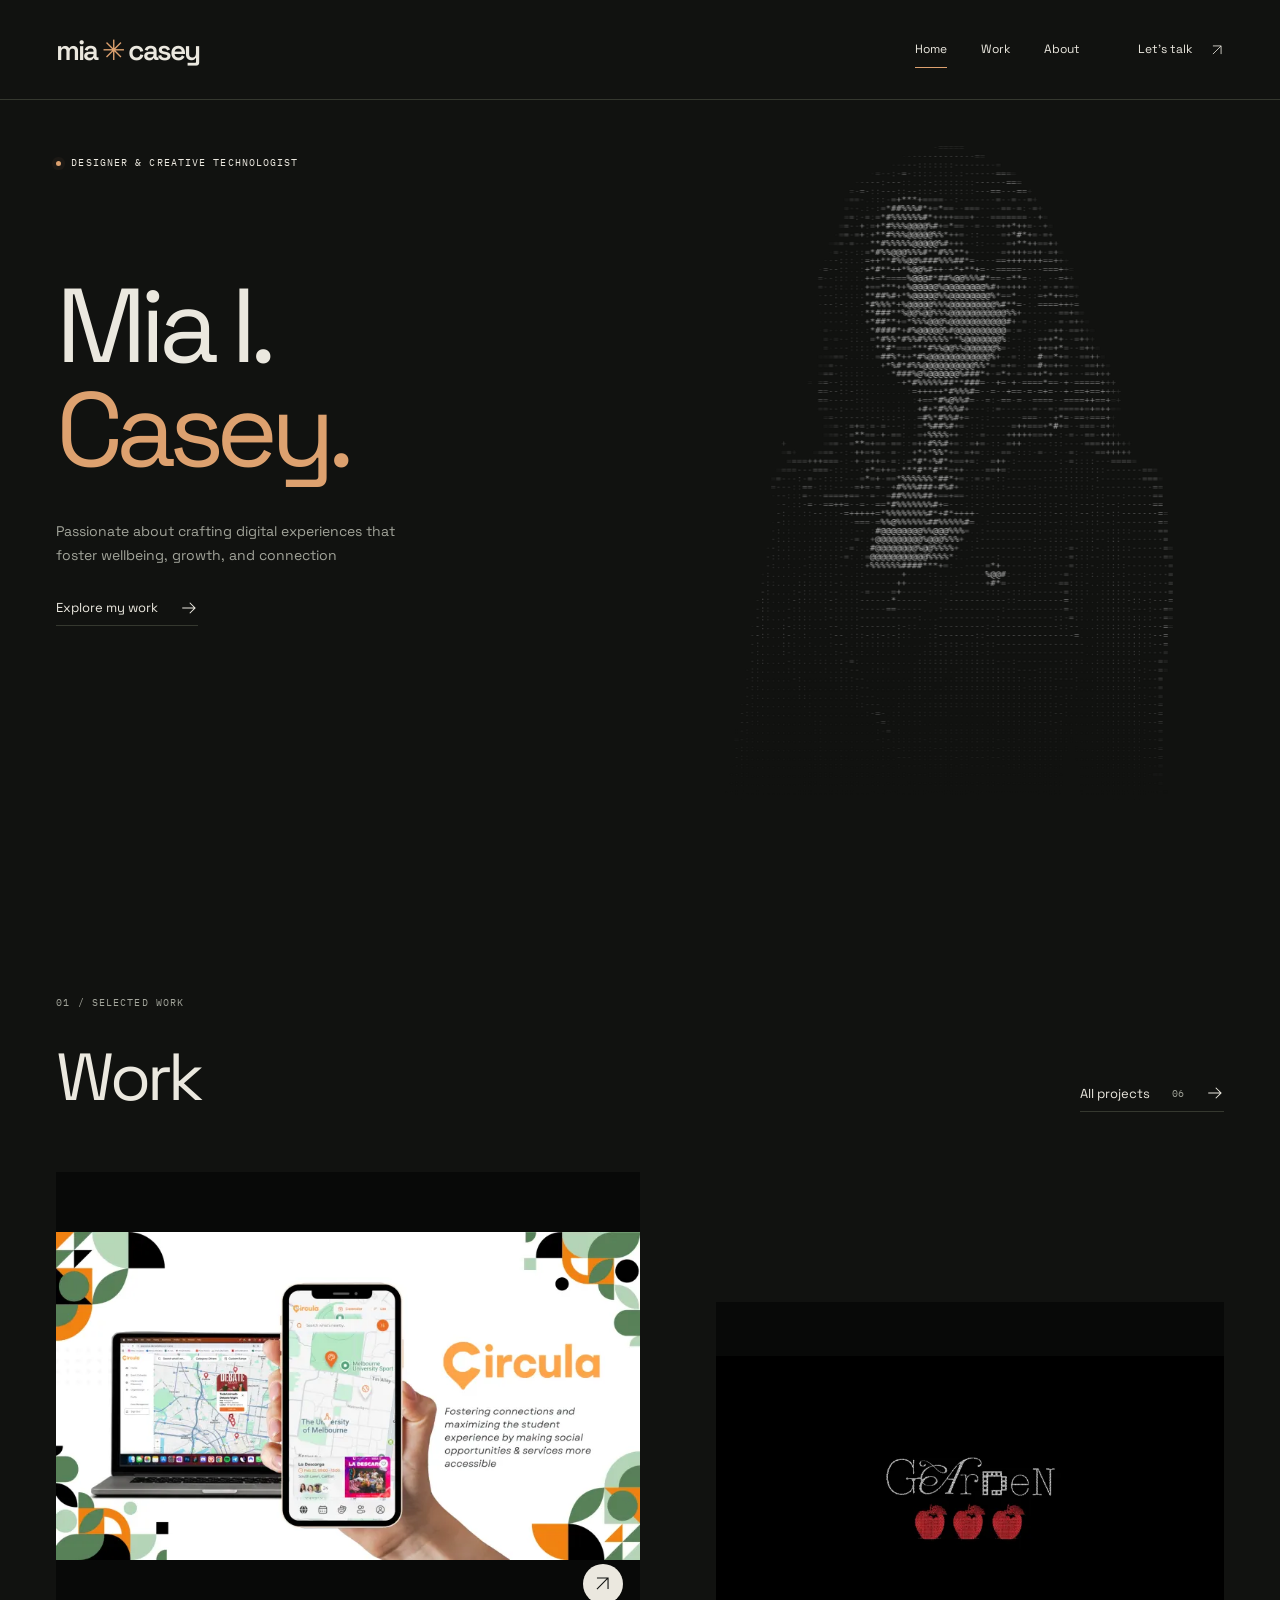
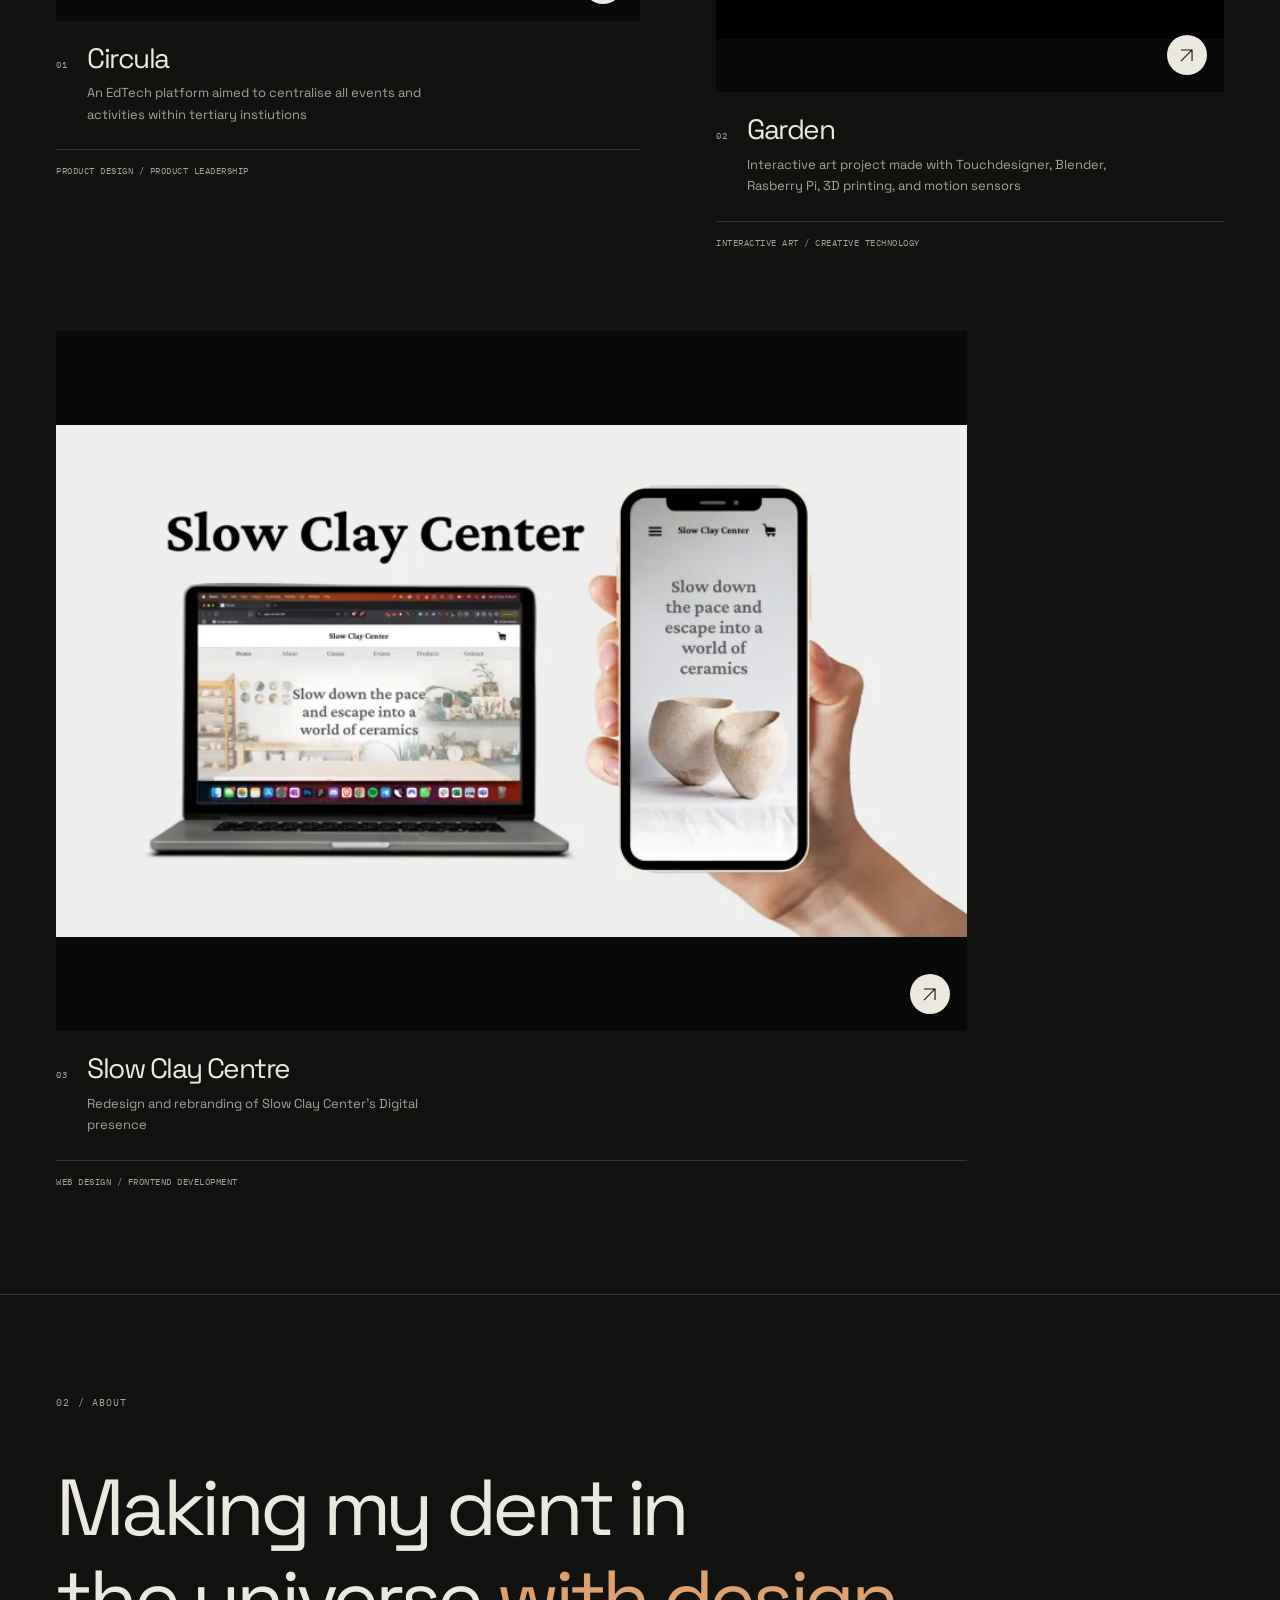
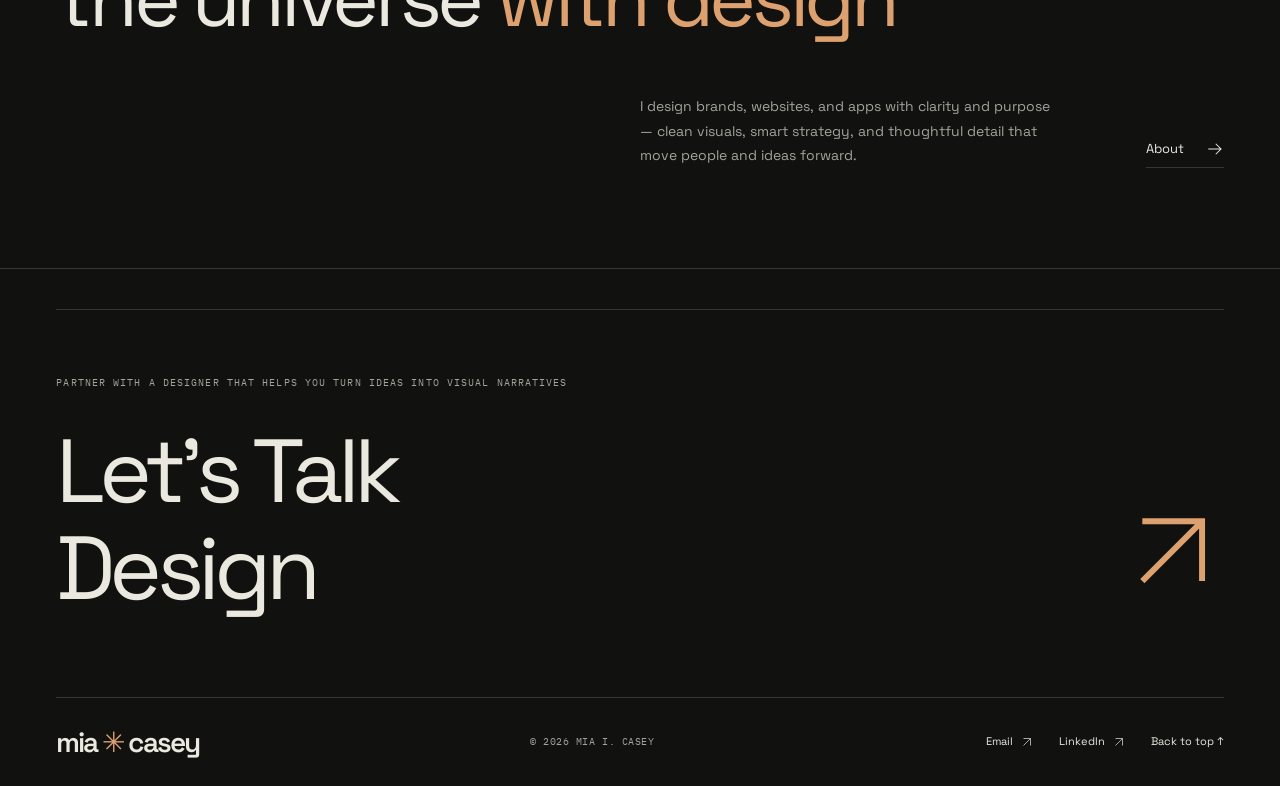
==== commit b8e79a76: "Publish portfolio 63ff647" ====
--- a/index.html
+++ b/index.html
@@ -1,2 +1,2 @@
-<!DOCTYPE html><html lang="en-AU"><head><meta charset="UTF-8"><meta name="viewport" content="width=device-width, initial-scale=1"><title>Mia I. Casey — Design &amp; creative technology</title><meta name="description" content="Passionate about crafting digital experiences that foster wellbeing, growth, and connection"><meta name="theme-color" content="#111210"><meta name="robots" content="index, follow"><link rel="canonical" href="https://mia-i-casey.github.io/"><link rel="icon" href="/favicon.svg" type="image/svg+xml"><meta property="og:title" content="Mia I. Casey — Design &amp; creative technology"><meta property="og:description" content="Passionate about crafting digital experiences that foster wellbeing, growth, and connection"><meta property="og:type" content="website"><meta property="og:url" content="https://mia-i-casey.github.io/"><meta property="og:image" content="https://mia-i-casey.github.io/social.jpg"><meta property="og:image:alt" content="Mia I. Casey — Design, code and everything between"><meta name="twitter:card" content="summary_large_image"><link rel="stylesheet" href="/_astro/Layout.D8EfaNYK.css"><style>@layer astro.images{:where([data-astro-image]){height:auto}:where([data-astro-image=full-width]){width:100%}:where([data-astro-image=constrained]){max-width:100%}[data-astro-image-fit=fill]{object-fit:fill}[data-astro-image-fit=contain]{object-fit:contain}[data-astro-image-fit=cover]{object-fit:cover}[data-astro-image-fit=scale-down]{object-fit:scale-down}[data-astro-image-pos=top]{object-position:top}[data-astro-image-pos=bottom]{object-position:bottom}[data-astro-image-pos=left]{object-position:left}[data-astro-image-pos=right]{object-position:right}[data-astro-image-pos=center]{object-position:center}[data-astro-image-pos=top-left]{object-position:top left}[data-astro-image-pos=top-right]{object-position:top right}[data-astro-image-pos=top-center]{object-position:top center}[data-astro-image-pos=bottom-left]{object-position:bottom left}[data-astro-image-pos=bottom-right]{object-position:bottom right}[data-astro-image-pos=bottom-center]{object-position:bottom center}[data-astro-image-pos=left-top]{object-position:left top}[data-astro-image-pos=left-bottom]{object-position:left bottom}[data-astro-image-pos=left-center]{object-position:left center}[data-astro-image-pos=right-top]{object-position:right top}[data-astro-image-pos=right-bottom]{object-position:right bottom}[data-astro-image-pos=right-center]{object-position:right center}[data-astro-image-pos=center-top]{object-position:center top}[data-astro-image-pos=center-bottom]{object-position:center bottom}[data-astro-image-pos=center-left]{object-position:center left}[data-astro-image-pos=center-right]{object-position:center right}}
-</style></head><body class="home"><a class="skip-link" href="#main">Skip to content</a><header class="site-header shell"><a class="wordmark" href="/" aria-label="Mia I. Casey — home">mia<span class="wordmark-star" aria-hidden="true">✳</span>casey</a><nav aria-label="Main navigation"><a href="/" aria-current="page">Home</a><a href="/works">Work</a><a href="/about">About</a><a class="nav-contact" href="/contact">Let’s talk <svg class viewBox="0 0 24 24" fill="none" width="24" height="24" aria-hidden="true"><path d="M5 19 19 5M5 5h14v14" stroke="currentColor" stroke-width="1.4"></path></svg></a></nav></header><main id="main"><section class="hero shell" aria-labelledby="hero-title"><div class="hero-kicker eyebrow"><span class="status-dot"></span> DESIGNER & CREATIVE TECHNOLOGIST</div><div class="hero-copy"><h1 id="hero-title">Mia I.<br><span>Casey.</span></h1><p>Passionate about crafting digital experiences that foster wellbeing, growth, and connection</p><a class="text-link" href="#selected-work">Explore my work <svg class viewBox="0 0 24 24" fill="none" width="24" height="24" aria-hidden="true"><path d="M3 12h17m-7-7 7 7-7 7" stroke="currentColor" stroke-width="1.4"></path></svg></a></div><div class="hero-art"><ascii-portrait data-source="/portrait-detailed.webp" data-intensity="0.85" data-radius="0.26" data-return-duration="850" data-palette="[&quot;#42e8d5&quot;,&quot;#448cff&quot;,&quot;#e65dba&quot;,&quot;#efac67&quot;]" data-state="static" data-rendering="false"><div class="portrait-surface"><picture><source type="image/avif" srcset="/portrait-detailed-480.avif 480w, /portrait-detailed-800.avif 800w, /portrait-detailed-1024.avif 1024w" sizes="(max-width:700px) 90vw, 43vw"><img class="portrait-fallback" src="/portrait-detailed.webp" srcset="/portrait-detailed-480.webp 480w, /portrait-detailed-800.webp 800w, /portrait-detailed.webp 1024w" sizes="(max-width:700px) 90vw, 43vw" alt="Detailed ASCII portrait of Mia I. Casey with the background removed" width="1024" height="1536" loading="eager" fetchpriority="high" decoding="async"></picture><div class="portrait-canvas" aria-hidden="true"></div><span class="portrait-cross top-left" aria-hidden="true">+</span><span class="portrait-cross bottom-right" aria-hidden="true">+</span></div><div class="portrait-caption"><span class="mono portrait-hint">PORTRAIT / CHARACTER STUDY</span><button class="motion-toggle" type="button" aria-pressed="false" hidden>Enable portrait motion</button></div></ascii-portrait><script type="module" src="/_astro/Portrait.astro_astro_type_script_index_0_lang.CkROX3N3.js"></script></div><div class="hero-bottom mono"><span>PRODUCT DESIGN · CODE · INTERACTIVE ART</span><span>SCROLL TO DISCOVER ↓</span></div></section><section class="work-section shell" id="selected-work" aria-labelledby="work-title"><div class="section-top"><div><span class="eyebrow">01 / SELECTED WORK</span><h2 id="work-title">Work</h2></div><a class="text-link" href="/works">All projects <span class="count">06</span><svg class viewBox="0 0 24 24" fill="none" width="24" height="24" aria-hidden="true"><path d="M3 12h17m-7-7 7 7-7 7" stroke="currentColor" stroke-width="1.4"></path></svg></a></div><div class="project-grid"><article class="project-card" data-reveal><a class="project-image" href="/works/circula" aria-label="View Circula case study"><img src="/_astro/circula-cover.LTxjauft_21mtmI.webp" srcset="/_astro/circula-cover.LTxjauft_ZXBsK6.webp 480w, /_astro/circula-cover.LTxjauft_Z2ovFX7.webp 800w, /_astro/circula-cover.LTxjauft_yJxdb.webp 1200w, /_astro/circula-cover.LTxjauft_BuTTA.webp 1600w" alt="Circula branding with desktop and mobile views of its campus discovery platform" sizes="(max-width: 700px) 90vw, 60vw" loading="lazy" decoding="async" width="1920" height="1080"><span class="project-open" aria-hidden="true"><svg class viewBox="0 0 24 24" fill="none" width="24" height="24" aria-hidden="true"><path d="M5 19 19 5M5 5h14v14" stroke="currentColor" stroke-width="1.4"></path></svg></span></a><div class="project-heading"><span class="project-index mono">01</span><div><h3><a href="/works/circula">Circula</a></h3><p>An EdTech platform aimed to centralise all events and activities within tertiary instiutions</p></div></div><p class="project-tags mono">Product design / Product leadership</p></article><article class="project-card" data-reveal><a class="project-image" href="/works/garden" aria-label="View Garden case study"><img src="/_astro/garden-cover.BwveYTO5_1iknwV.webp" srcset="/_astro/garden-cover.BwveYTO5_1ocQVQ.webp 480w, /_astro/garden-cover.BwveYTO5_ZKJqp5.webp 800w, /_astro/garden-cover.BwveYTO5_7mb38.webp 1200w, /_astro/garden-cover.BwveYTO5_eeJrs.webp 1600w" alt="Garden installation title with three red apples against a black background" sizes="(max-width: 700px) 90vw, 60vw" loading="lazy" decoding="async" width="2400" height="1337"><span class="project-open" aria-hidden="true"><svg class viewBox="0 0 24 24" fill="none" width="24" height="24" aria-hidden="true"><path d="M5 19 19 5M5 5h14v14" stroke="currentColor" stroke-width="1.4"></path></svg></span></a><div class="project-heading"><span class="project-index mono">02</span><div><h3><a href="/works/garden">Garden</a></h3><p>Interactive art project made with Touchdesigner, Blender, Rasberry Pi, 3D printing, and motion sensors</p></div></div><p class="project-tags mono">Interactive art / Creative technology</p></article><article class="project-card" data-reveal><a class="project-image" href="/works/slow-clay-center" aria-label="View Slow Clay Centre case study"><img src="/_astro/slow-clay-center-cover.qlVjrDAF_jng5P.webp" srcset="/_astro/slow-clay-center-cover.qlVjrDAF_Z2dnIYk.webp 480w, /_astro/slow-clay-center-cover.qlVjrDAF_Z1y6vrP.webp 800w, /_astro/slow-clay-center-cover.qlVjrDAF_Z24w9NI.webp 1200w, /_astro/slow-clay-center-cover.qlVjrDAF_Z2m8b4q.webp 1600w" alt="Slow Clay Centre website displayed on a laptop and mobile phone" sizes="(max-width: 700px) 90vw, 60vw" loading="lazy" decoding="async" width="1920" height="1080"><span class="project-open" aria-hidden="true"><svg class viewBox="0 0 24 24" fill="none" width="24" height="24" aria-hidden="true"><path d="M5 19 19 5M5 5h14v14" stroke="currentColor" stroke-width="1.4"></path></svg></span></a><div class="project-heading"><span class="project-index mono">03</span><div><h3><a href="/works/slow-clay-center">Slow Clay Centre</a></h3><p>Redesign and rebranding of Slow Clay Center&#39;s Digital presence</p></div></div><p class="project-tags mono">Web design / Frontend development</p></article></div></section><section class="statement shell" aria-labelledby="approach-title"><span class="eyebrow">02 / ABOUT</span><h2 id="approach-title">Making my dent in<br>the universe <span>with design</span></h2><div class="statement-end"><p>I design brands, websites, and apps with clarity and purpose — clean visuals, smart strategy, and thoughtful detail that move people and ideas forward.</p><a class="text-link" href="/about">About <svg class viewBox="0 0 24 24" fill="none" width="24" height="24" aria-hidden="true"><path d="M3 12h17m-7-7 7 7-7 7" stroke="currentColor" stroke-width="1.4"></path></svg></a></div></section></main><footer class="site-footer shell"><div class="footer-top"><p class="eyebrow">Partner with a designer that helps you turn ideas into visual narratives</p><a class="footer-contact" href="mailto:miaicasey1971@gmail.com">Let's Talk<br>Design<svg class viewBox="0 0 24 24" fill="none" width="24" height="24" aria-hidden="true"><path d="M5 19 19 5M5 5h14v14" stroke="currentColor" stroke-width="1.4"></path></svg></a></div><div class="footer-bottom"><a class="wordmark" href="/">mia<span aria-hidden="true">✳</span>casey</a><span class="mono">© 2026 MIA I. CASEY</span><div><a href="mailto:miaicasey1971@gmail.com">Email <svg class viewBox="0 0 24 24" fill="none" width="24" height="24" aria-hidden="true"><path d="M5 19 19 5M5 5h14v14" stroke="currentColor" stroke-width="1.4"></path></svg></a><a href="https://www.linkedin.com/in/miaicasey/">LinkedIn <svg class viewBox="0 0 24 24" fill="none" width="24" height="24" aria-hidden="true"><path d="M5 19 19 5M5 5h14v14" stroke="currentColor" stroke-width="1.4"></path></svg></a><a href="#top" data-back-top>Back to top ↑</a></div></div></footer><script type="module">if(document.querySelectorAll(`[data-back-top]`).forEach(e=>e.addEventListener(`click`,e=>{e.preventDefault(),window.scrollTo({top:0,behavior:matchMedia(`(prefers-reduced-motion: reduce)`).matches?`instant`:`smooth`}),document.querySelector(`.wordmark`)?.focus({preventScroll:!0})})),!matchMedia(`(prefers-reduced-motion: reduce)`).matches&&`IntersectionObserver`in window){let e=new IntersectionObserver(t=>t.forEach(t=>{t.isIntersecting&&(t.target.classList.add(`is-visible`),e.unobserve(t.target))}),{threshold:.08});document.querySelectorAll(`[data-reveal]`).forEach(t=>e.observe(t))}</script></body></html>+<!DOCTYPE html><html lang="en-AU"><head><meta charset="UTF-8"><meta name="viewport" content="width=device-width, initial-scale=1"><title>Mia I. Casey — Design &amp; creative technology</title><meta name="description" content="Passionate about crafting digital experiences that foster wellbeing, growth, and connection"><meta name="theme-color" content="#111210"><meta name="robots" content="index, follow"><link rel="canonical" href="https://mia-i-casey.github.io/"><link rel="icon" href="/favicon.svg" type="image/svg+xml"><meta property="og:title" content="Mia I. Casey — Design &amp; creative technology"><meta property="og:description" content="Passionate about crafting digital experiences that foster wellbeing, growth, and connection"><meta property="og:type" content="website"><meta property="og:url" content="https://mia-i-casey.github.io/"><meta property="og:image" content="https://mia-i-casey.github.io/social.jpg"><meta property="og:image:alt" content="Mia I. Casey — Design, code and everything between"><meta name="twitter:card" content="summary_large_image"><link rel="stylesheet" href="/_astro/Layout.C02AAaQJ.css"><style>@layer astro.images{:where([data-astro-image]){height:auto}:where([data-astro-image=full-width]){width:100%}:where([data-astro-image=constrained]){max-width:100%}[data-astro-image-fit=fill]{object-fit:fill}[data-astro-image-fit=contain]{object-fit:contain}[data-astro-image-fit=cover]{object-fit:cover}[data-astro-image-fit=scale-down]{object-fit:scale-down}[data-astro-image-pos=top]{object-position:top}[data-astro-image-pos=bottom]{object-position:bottom}[data-astro-image-pos=left]{object-position:left}[data-astro-image-pos=right]{object-position:right}[data-astro-image-pos=center]{object-position:center}[data-astro-image-pos=top-left]{object-position:top left}[data-astro-image-pos=top-right]{object-position:top right}[data-astro-image-pos=top-center]{object-position:top center}[data-astro-image-pos=bottom-left]{object-position:bottom left}[data-astro-image-pos=bottom-right]{object-position:bottom right}[data-astro-image-pos=bottom-center]{object-position:bottom center}[data-astro-image-pos=left-top]{object-position:left top}[data-astro-image-pos=left-bottom]{object-position:left bottom}[data-astro-image-pos=left-center]{object-position:left center}[data-astro-image-pos=right-top]{object-position:right top}[data-astro-image-pos=right-bottom]{object-position:right bottom}[data-astro-image-pos=right-center]{object-position:right center}[data-astro-image-pos=center-top]{object-position:center top}[data-astro-image-pos=center-bottom]{object-position:center bottom}[data-astro-image-pos=center-left]{object-position:center left}[data-astro-image-pos=center-right]{object-position:center right}}
+</style></head><body class="home"><a class="skip-link" href="#main">Skip to content</a><header class="site-header shell"><a class="wordmark" href="/" aria-label="Mia I. Casey — home">mia<span class="wordmark-star" aria-hidden="true">✳</span>casey</a><nav aria-label="Main navigation"><a href="/" aria-current="page">Home</a><a href="/works">Work</a><a href="/about">About</a><a class="nav-contact" href="/contact">Let’s talk <svg class viewBox="0 0 24 24" fill="none" width="24" height="24" aria-hidden="true"><path d="M5 19 19 5M5 5h14v14" stroke="currentColor" stroke-width="1.4"></path></svg></a></nav></header><main id="main"><section class="hero shell" aria-labelledby="hero-title"><div class="hero-kicker eyebrow"><span class="status-dot"></span> DESIGNER & CREATIVE TECHNOLOGIST</div><div class="hero-copy"><h1 id="hero-title">Mia I.<br><span>Casey.</span></h1><p>Passionate about crafting digital experiences that foster wellbeing, growth, and connection</p><a class="text-link" href="#selected-work">Explore my work <svg class viewBox="0 0 24 24" fill="none" width="24" height="24" aria-hidden="true"><path d="M3 12h17m-7-7 7 7-7 7" stroke="currentColor" stroke-width="1.4"></path></svg></a></div><div class="hero-art"><ascii-portrait data-source="/portrait-ascii.svg" data-intensity="0.85" data-radius="0.075" data-return-duration="450" data-palette="[&quot;#42e8d5&quot;,&quot;#448cff&quot;,&quot;#e65dba&quot;,&quot;#efac67&quot;]" data-state="static" data-rendering="false"><div class="portrait-surface"><picture><img class="portrait-fallback" src="/portrait-ascii.svg" sizes="(max-width:700px) 90vw, 43vw" alt="Detailed ASCII portrait of Mia I. Casey with the background removed" width="1024" height="1536" loading="eager" fetchpriority="high" decoding="async"></picture><div class="portrait-canvas" aria-hidden="true"></div></div><button class="motion-toggle" type="button" aria-pressed="false" hidden>Enable portrait motion</button></ascii-portrait><script type="module" src="/_astro/Portrait.astro_astro_type_script_index_0_lang.eqvUTEzm.js"></script></div></section><section class="work-section shell" id="selected-work" aria-labelledby="work-title"><div class="section-top"><div><span class="eyebrow">01 / SELECTED WORK</span><h2 id="work-title">Work</h2></div><a class="text-link" href="/works">All projects <span class="count">06</span><svg class viewBox="0 0 24 24" fill="none" width="24" height="24" aria-hidden="true"><path d="M3 12h17m-7-7 7 7-7 7" stroke="currentColor" stroke-width="1.4"></path></svg></a></div><div class="project-grid"><article class="project-card" data-reveal><a class="project-image" href="/works/circula" aria-label="View Circula case study"><img src="/_astro/circula-cover.LTxjauft_21mtmI.webp" srcset="/_astro/circula-cover.LTxjauft_ZXBsK6.webp 480w, /_astro/circula-cover.LTxjauft_Z2ovFX7.webp 800w, /_astro/circula-cover.LTxjauft_yJxdb.webp 1200w, /_astro/circula-cover.LTxjauft_BuTTA.webp 1600w" alt="Circula branding with desktop and mobile views of its campus discovery platform" sizes="(max-width: 700px) 90vw, 60vw" loading="lazy" decoding="async" width="1920" height="1080"><span class="project-open" aria-hidden="true"><svg class viewBox="0 0 24 24" fill="none" width="24" height="24" aria-hidden="true"><path d="M5 19 19 5M5 5h14v14" stroke="currentColor" stroke-width="1.4"></path></svg></span></a><div class="project-heading"><span class="project-index mono">01</span><div><h3><a href="/works/circula">Circula</a></h3><p>An EdTech platform aimed to centralise all events and activities within tertiary instiutions</p></div></div><p class="project-tags mono">Product design / Product leadership</p></article><article class="project-card" data-reveal><a class="project-image" href="/works/garden" aria-label="View Garden case study"><img src="/_astro/garden-cover.BwveYTO5_1iknwV.webp" srcset="/_astro/garden-cover.BwveYTO5_1ocQVQ.webp 480w, /_astro/garden-cover.BwveYTO5_ZKJqp5.webp 800w, /_astro/garden-cover.BwveYTO5_7mb38.webp 1200w, /_astro/garden-cover.BwveYTO5_eeJrs.webp 1600w" alt="Garden installation title with three red apples against a black background" sizes="(max-width: 700px) 90vw, 60vw" loading="lazy" decoding="async" width="2400" height="1337"><span class="project-open" aria-hidden="true"><svg class viewBox="0 0 24 24" fill="none" width="24" height="24" aria-hidden="true"><path d="M5 19 19 5M5 5h14v14" stroke="currentColor" stroke-width="1.4"></path></svg></span></a><div class="project-heading"><span class="project-index mono">02</span><div><h3><a href="/works/garden">Garden</a></h3><p>Interactive art project made with Touchdesigner, Blender, Rasberry Pi, 3D printing, and motion sensors</p></div></div><p class="project-tags mono">Interactive art / Creative technology</p></article><article class="project-card" data-reveal><a class="project-image" href="/works/slow-clay-center" aria-label="View Slow Clay Centre case study"><img src="/_astro/slow-clay-center-cover.qlVjrDAF_jng5P.webp" srcset="/_astro/slow-clay-center-cover.qlVjrDAF_Z2dnIYk.webp 480w, /_astro/slow-clay-center-cover.qlVjrDAF_Z1y6vrP.webp 800w, /_astro/slow-clay-center-cover.qlVjrDAF_Z24w9NI.webp 1200w, /_astro/slow-clay-center-cover.qlVjrDAF_Z2m8b4q.webp 1600w" alt="Slow Clay Centre website displayed on a laptop and mobile phone" sizes="(max-width: 700px) 90vw, 60vw" loading="lazy" decoding="async" width="1920" height="1080"><span class="project-open" aria-hidden="true"><svg class viewBox="0 0 24 24" fill="none" width="24" height="24" aria-hidden="true"><path d="M5 19 19 5M5 5h14v14" stroke="currentColor" stroke-width="1.4"></path></svg></span></a><div class="project-heading"><span class="project-index mono">03</span><div><h3><a href="/works/slow-clay-center">Slow Clay Centre</a></h3><p>Redesign and rebranding of Slow Clay Center&#39;s Digital presence</p></div></div><p class="project-tags mono">Web design / Frontend development</p></article></div></section><section class="statement shell" aria-labelledby="approach-title"><span class="eyebrow">02 / ABOUT</span><h2 id="approach-title">Making my dent in<br>the universe <span>with design</span></h2><div class="statement-end"><p>I design brands, websites, and apps with clarity and purpose — clean visuals, smart strategy, and thoughtful detail that move people and ideas forward.</p><a class="text-link" href="/about">About <svg class viewBox="0 0 24 24" fill="none" width="24" height="24" aria-hidden="true"><path d="M3 12h17m-7-7 7 7-7 7" stroke="currentColor" stroke-width="1.4"></path></svg></a></div></section></main><footer class="site-footer shell"><div class="footer-top"><p class="eyebrow">Partner with a designer that helps you turn ideas into visual narratives</p><a class="footer-contact" href="mailto:miaicasey1971@gmail.com">Let's Talk<br>Design<svg class viewBox="0 0 24 24" fill="none" width="24" height="24" aria-hidden="true"><path d="M5 19 19 5M5 5h14v14" stroke="currentColor" stroke-width="1.4"></path></svg></a></div><div class="footer-bottom"><a class="wordmark" href="/">mia<span aria-hidden="true">✳</span>casey</a><span class="mono">© 2026 MIA I. CASEY</span><div><a href="mailto:miaicasey1971@gmail.com">Email <svg class viewBox="0 0 24 24" fill="none" width="24" height="24" aria-hidden="true"><path d="M5 19 19 5M5 5h14v14" stroke="currentColor" stroke-width="1.4"></path></svg></a><a href="https://www.linkedin.com/in/miaicasey/">LinkedIn <svg class viewBox="0 0 24 24" fill="none" width="24" height="24" aria-hidden="true"><path d="M5 19 19 5M5 5h14v14" stroke="currentColor" stroke-width="1.4"></path></svg></a><a href="#top" data-back-top>Back to top ↑</a></div></div></footer><script type="module">if(document.querySelectorAll(`[data-back-top]`).forEach(e=>e.addEventListener(`click`,e=>{e.preventDefault(),window.scrollTo({top:0,behavior:matchMedia(`(prefers-reduced-motion: reduce)`).matches?`instant`:`smooth`}),document.querySelector(`.wordmark`)?.focus({preventScroll:!0})})),!matchMedia(`(prefers-reduced-motion: reduce)`).matches&&`IntersectionObserver`in window){let e=new IntersectionObserver(t=>t.forEach(t=>{t.isIntersecting&&(t.target.classList.add(`is-visible`),e.unobserve(t.target))}),{threshold:.08});document.querySelectorAll(`[data-reveal]`).forEach(t=>e.observe(t))}</script></body></html>
--- a/_astro/Layout.C02AAaQJ.css
+++ b/_astro/Layout.C02AAaQJ.css
@@ -0,0 +1 @@
+@font-face{font-family:Space Grotesk Variable;font-style:normal;font-display:swap;font-weight:300 700;src:url(/_astro/space-grotesk-vietnamese-wght-normal.D0rl6rjA.woff2)format("woff2-variations");unicode-range:U+102-103,U+110-111,U+128-129,U+168-169,U+1A0-1A1,U+1AF-1B0,U+300-301,U+303-304,U+308-309,U+323,U+329,U+1EA0-1EF9,U+20AB}@font-face{font-family:Space Grotesk Variable;font-style:normal;font-display:swap;font-weight:300 700;src:url(/_astro/space-grotesk-latin-ext-wght-normal.D9tNdqV9.woff2)format("woff2-variations");unicode-range:U+100-2BA,U+2BD-2C5,U+2C7-2CC,U+2CE-2D7,U+2DD-2FF,U+304,U+308,U+329,U+1D00-1DBF,U+1E00-1E9F,U+1EF2-1EFF,U+2020,U+20A0-20AB,U+20AD-20C0,U+2113,U+2C60-2C7F,U+A720-A7FF}@font-face{font-family:Space Grotesk Variable;font-style:normal;font-display:swap;font-weight:300 700;src:url(/_astro/space-grotesk-latin-wght-normal.BhU9QXUp.woff2)format("woff2-variations");unicode-range:U+??,U+131,U+152-153,U+2BB-2BC,U+2C6,U+2DA,U+2DC,U+304,U+308,U+329,U+2000-206F,U+20AC,U+2122,U+2191,U+2193,U+2212,U+2215,U+FEFF,U+FFFD}@font-face{font-family:IBM Plex Mono;font-style:normal;font-display:swap;font-weight:400;src:url(/_astro/ibm-plex-mono-cyrillic-ext-400-normal.xuaO2J-f.woff2)format("woff2"),url(/_astro/ibm-plex-mono-cyrillic-ext-400-normal.DMdlQ8Kv.woff)format("woff");unicode-range:U+460-52F,U+1C80-1C8A,U+20B4,U+2DE0-2DFF,U+A640-A69F,U+FE2E-FE2F}@font-face{font-family:IBM Plex Mono;font-style:normal;font-display:swap;font-weight:400;src:url(/_astro/ibm-plex-mono-cyrillic-400-normal.BSMlKf0J.woff2)format("woff2"),url(/_astro/ibm-plex-mono-cyrillic-400-normal.CEL4l2ZJ.woff)format("woff");unicode-range:U+301,U+400-45F,U+490-491,U+4B0-4B1,U+2116}@font-face{font-family:IBM Plex Mono;font-style:normal;font-display:swap;font-weight:400;src:url(/_astro/ibm-plex-mono-vietnamese-400-normal.BulugwFq.woff2)format("woff2"),url(/_astro/ibm-plex-mono-vietnamese-400-normal.DDuiU_S-.woff)format("woff");unicode-range:U+102-103,U+110-111,U+128-129,U+168-169,U+1A0-1A1,U+1AF-1B0,U+300-301,U+303-304,U+308-309,U+323,U+329,U+1EA0-1EF9,U+20AB}@font-face{font-family:IBM Plex Mono;font-style:normal;font-display:swap;font-weight:400;src:url(/_astro/ibm-plex-mono-latin-ext-400-normal.BmRBH3aV.woff2)format("woff2"),url(/_astro/ibm-plex-mono-latin-ext-400-normal.D3D2R8hC.woff)format("woff");unicode-range:U+100-2BA,U+2BD-2C5,U+2C7-2CC,U+2CE-2D7,U+2DD-2FF,U+304,U+308,U+329,U+1D00-1DBF,U+1E00-1E9F,U+1EF2-1EFF,U+2020,U+20A0-20AB,U+20AD-20C0,U+2113,U+2C60-2C7F,U+A720-A7FF}@font-face{font-family:IBM Plex Mono;font-style:normal;font-display:swap;font-weight:400;src:url(/_astro/ibm-plex-mono-latin-400-normal.DMJ8VG8y.woff2)format("woff2"),url(/_astro/ibm-plex-mono-latin-400-normal.CvHOgSBP.woff)format("woff");unicode-range:U+??,U+131,U+152-153,U+2BB-2BC,U+2C6,U+2DA,U+2DC,U+304,U+308,U+329,U+2000-206F,U+20AC,U+2122,U+2191,U+2193,U+2212,U+2215,U+FEFF,U+FFFD}@layer reset{*,:before,:after{box-sizing:border-box}html{scroll-behavior:smooth;scroll-padding-top:32px}body,h1,h2,h3,p,figure{margin:0}img,svg,canvas{max-width:100%;display:block}a{color:inherit;text-decoration:none}button{font:inherit;color:inherit}button,a{-webkit-tap-highlight-color:transparent}button{cursor:pointer}[hidden]{display:none!important}}@layer base{:root{--bg:#111210;--panel:#191b17;--ink:#ebe8df;--muted:#a2a49a;--accent:#dda16f;--line:#35382f;--mono:"IBM Plex Mono",monospace;--sans:"Space Grotesk Variable",sans-serif;--gutter:clamp(24px,4.4vw,80px)}html{background:var(--bg);color:var(--ink);font-family:var(--sans);font-synthesis:none}body{line-height:1.6;overflow-x:clip}::selection{background:var(--accent);color:var(--bg)}:focus-visible{outline:2px solid var(--accent);outline-offset:7px}h1,h2,h3{letter-spacing:-.055em;text-wrap:balance;font-weight:400;line-height:1.06}h1{font-size:clamp(56px,7.5vw,112px)}h2{font-size:clamp(40px,5.2vw,76px)}h3{font-size:32px}p{font-size:16px;line-height:1.75}.mono,.eyebrow{font-family:var(--mono);letter-spacing:.055em;font-size:10px;line-height:1.65}.eyebrow{text-transform:uppercase;color:var(--muted);letter-spacing:.11em;display:block}.muted{color:var(--muted)}.accent{color:var(--accent)}.shell{width:100%;max-width:1640px;padding-inline:var(--gutter);margin-inline:auto}.skip-link{background:var(--ink);color:var(--bg);z-index:99;padding:12px 20px;position:fixed;top:-100px;left:20px}.skip-link:focus{top:12px}.text-link{border-bottom:1px solid var(--line);align-items:center;gap:22px;width:fit-content;padding-block:8px;font-size:13px;line-height:1.5;display:inline-flex}.text-link svg{width:18px;height:18px;transition:transform .25s}.text-link:hover svg,.text-link:focus-visible svg{transform:translate(4px)}a:hover{color:var(--accent)}.count{font-family:var(--mono);color:var(--muted);font-size:10px}}@layer layout{.site-header{border-bottom:1px solid var(--line);justify-content:space-between;align-items:center;min-height:100px;display:flex}.wordmark{letter-spacing:-.07em;align-items:center;gap:3px;font-size:28px;font-weight:600;line-height:1;display:inline-flex}.wordmark span{color:var(--accent);margin:0 2px;font-size:28px}.site-header nav{align-items:center;gap:34px;font-size:12px;display:flex}.site-header nav a{padding-block:12px;position:relative}.site-header nav a[aria-current=page]:after{content:"";background:var(--accent);height:1px;position:absolute;bottom:3px;left:0;right:0}.site-header .nav-contact{align-items:center;gap:18px;margin-left:24px;display:inline-flex}.nav-contact svg{width:14px;height:14px}.hero{isolation:isolate;height:calc(100svh - 100px);min-height:740px;max-height:940px;position:relative}.hero-kicker{color:var(--ink);align-items:center;gap:10px;display:flex;position:absolute;top:55px}.status-dot{background:var(--accent);border-radius:50%;width:5px;height:5px;box-shadow:0 0 0 4px #dda16f0d}.hero-copy{z-index:2;pointer-events:none;padding-top:175px;position:relative}.hero-copy h1{letter-spacing:-.07em;font-size:clamp(76px,8.2vw,126px);line-height:.99}.hero-copy h1 span{color:var(--accent)}.hero-copy p{max-width:355px;color:var(--muted);margin-top:36px;font-size:14px}.hero-copy .text-link{pointer-events:auto;margin-top:22px}.hero-art{right:var(--gutter);z-index:1;width:43%;max-width:565px;position:absolute;top:26px;bottom:100px}.hero-art ascii-portrait{height:100%}.hero-art .portrait-surface{aspect-ratio:auto;height:100%}.hero-art .portrait-caption{margin-top:0}.hero-bottom{bottom:30px;left:var(--gutter);right:var(--gutter);color:var(--muted);border-top:1px solid var(--line);justify-content:space-between;padding-top:20px;display:flex;position:absolute}.work-section,.lab-section{padding-top:95px;padding-bottom:105px}.section-top{justify-content:space-between;align-items:flex-end;gap:24px;margin-bottom:60px;display:flex}.section-top .eyebrow{margin-bottom:30px}.section-top>p{color:var(--muted);font-size:13px}.project-grid{grid-template-columns:1.15fr 1fr;align-items:start;gap:80px 6vw;display:grid}.project-grid .project-card:nth-child(2n){padding-top:130px}.home .project-grid .project-card:nth-child(3){grid-column:1/-1;width:78%}.home .project-grid .project-card:nth-child(3) .project-image{aspect-ratio:1.85}.statement{border-top:1px solid var(--line);border-bottom:1px solid var(--line);padding-block:100px}.statement>h2{margin:50px 0;font-size:clamp(43px,6.2vw,92px);line-height:1.15}.statement>h2 span{color:var(--accent)}.statement-end{flex-wrap:wrap;justify-content:space-between;align-items:flex-end;gap:30px;padding-left:50%;display:flex}.statement-end p{max-width:420px;color:var(--muted);font-size:14px}.site-footer{margin-top:40px}.footer-top{border-top:1px solid var(--line);padding-block:65px 80px}.footer-contact{letter-spacing:-.065em;justify-content:space-between;align-items:flex-end;margin-top:32px;font-size:clamp(48px,7vw,104px);line-height:1.08;display:flex}.footer-contact svg{width:clamp(45px,8vw,110px);height:auto;color:var(--accent);margin-bottom:15px}.footer-bottom{border-top:1px solid var(--line);justify-content:space-between;align-items:center;gap:25px;padding-block:30px;display:flex}.footer-bottom>.mono{color:var(--muted)}.footer-bottom>div{gap:26px;font-size:11px;display:flex}.footer-bottom a:not(.wordmark){align-items:center;gap:8px;display:flex}.footer-bottom svg{width:12px;height:12px}.page-heading{padding-block:90px 80px}.page-heading .eyebrow{margin-bottom:40px}.page-heading p{color:var(--muted);max-width:460px;margin-top:35px}.page-heading h1{position:relative}.page-heading .about-heading{max-width:1100px;font-size:clamp(43px,5.8vw,84px)}.work-list{padding-bottom:100px}}@layer components{ascii-portrait{width:100%;display:block;position:relative}.portrait-surface{aspect-ratio:1363/2048;isolation:isolate;border:0;outline:0;width:100%;position:relative;mask-image:linear-gradient(#000 0% 76%,#0000 100%)}.portrait-fallback,.portrait-canvas{width:100%;height:100%;position:absolute;inset:0}.portrait-fallback{object-fit:contain;filter:grayscale()}.portrait-canvas{opacity:0;pointer-events:none}.portrait-canvas canvas{width:100%;height:100%}ascii-portrait:is([data-state=ready],[data-state=active]) .portrait-canvas{opacity:1}ascii-portrait:is([data-state=ready],[data-state=active]) .portrait-fallback{opacity:0}.portrait-caption{z-index:2;color:var(--muted);justify-content:space-between;align-items:center;gap:12px;margin-top:12px;display:flex;position:relative}.portrait-caption .mono{font-size:8px}.motion-toggle{border:none;border-bottom:1px solid var(--line);font-family:var(--mono);white-space:nowrap;clip-path:inset(50%);white-space:nowrap;background:0 0;width:1px;height:1px;padding:8px 0;font-size:9px;position:absolute;bottom:0;right:0;overflow:hidden}.motion-toggle:focus-visible{clip-path:none;background:var(--bg);z-index:3;width:auto;height:auto;padding:8px 12px}.motion-toggle:hover{color:var(--accent)}.project-image{aspect-ratio:1.3;background:var(--panel);display:block;position:relative;overflow:hidden}.project-image img{object-fit:contain;background:#080908;width:100%;height:100%;transition:transform .65s cubic-bezier(.2,.7,.3,1)}.project-image:hover img{transform:scale(1.035)}.project-open{background:var(--ink);color:var(--bg);border-radius:50%;place-items:center;width:40px;height:40px;transition:background .2s,transform .2s;display:grid;position:absolute;bottom:17px;right:17px}.project-open svg{width:19px;height:19px}.project-image:hover .project-open{background:var(--accent);transform:rotate(45deg)}.project-heading{align-items:baseline;gap:20px;margin-top:23px;display:flex}.project-index{color:var(--muted);font-size:9px}.project-heading h3{font-size:28px}.project-heading p{color:var(--muted);max-width:390px;margin-top:9px;font-size:13px;line-height:1.65}.project-tags{border-top:1px solid var(--line);text-transform:uppercase;color:var(--muted);margin-top:24px;padding-top:14px;font-size:9px}.experiment-banner{border:1px solid var(--line);background:#1b1d17;grid-template-columns:1fr 1fr;align-items:center;gap:7vw;padding:40px 6vw 40px 0;display:grid;overflow:hidden}.experiment-banner:hover{color:var(--ink)}.experiment-image{height:385px;position:relative;overflow:hidden}.experiment-image img{object-fit:cover;object-position:center 22%;filter:grayscale();width:100%;height:100%;transition:transform .7s;mask-image:radial-gradient(#000 10%,#0000 75%)}.experiment-banner:hover img{transform:scale(1.08)}.experiment-banner h3,.experiment-banner h2{margin:24px 0;font-size:clamp(34px,4.2vw,64px)}.experiment-banner p{color:var(--muted);margin-bottom:26px;font-size:13px}.experiment-banner .text-link{color:var(--accent)}.experiment-number{color:var(--accent);place-items:center;height:100%;font-size:180px;display:grid}.experiments-list{gap:30px;padding-bottom:80px;display:grid}.experiment-detail{grid-template-columns:1fr 1fr;align-items:start;gap:9vw;padding-bottom:80px;display:grid}.experiment-demo{justify-self:center;width:100%;max-width:480px}.experiment-detail .prose{padding-top:45px}.heading-star{color:var(--accent);vertical-align:middle;margin-left:.5em;font-size:1.2em;font-weight:300;display:inline-block}.case-heading{padding-top:65px;padding-bottom:50px}.back-link{width:fit-content;margin-bottom:45px}.case-heading-row{justify-content:space-between;align-items:flex-end;gap:25px;display:flex}.case-heading-row h1{font-size:clamp(54px,7.3vw,110px)}.case-heading-row>.eyebrow{text-align:right;max-width:220px;padding-bottom:10px;font-size:9px}.case-subtitle{color:var(--muted);letter-spacing:-.025em;margin-top:25px;font-size:clamp(20px,2.4vw,32px);line-height:1.3}.case-cover img{object-fit:contain;background:#090a08;width:100%;height:auto;max-height:740px}.case-main{grid-template-columns:1fr 2.1fr;gap:10vw;margin-block:90px;display:grid}.case-aside{align-self:start;position:sticky;top:40px}.case-aside>div{margin-bottom:30px}.case-aside h2{margin-bottom:10px}.case-aside p,.case-aside li{color:var(--ink);font-size:13px;line-height:1.8}.case-aside ul{margin:0;padding:0;list-style:none}.prose{max-width:760px}.prose h2{letter-spacing:-.04em;margin:55px 0 24px;font-size:clamp(28px,3vw,42px);line-height:1.16}.prose h2:first-child{margin-top:0}.prose p{color:#b5b7ad;margin-bottom:20px;font-size:16px;line-height:1.85}.prose a{text-underline-offset:4px;text-decoration:underline}.prose ul{color:#b5b7ad;padding-left:20px}.prose li{margin-bottom:8px}.prose img{height:auto}.case-gallery{gap:50px;margin-bottom:100px;display:grid}.case-gallery figure{background:var(--panel);padding:30px}.case-gallery img{object-fit:contain;width:auto;max-width:100%;height:auto;max-height:1000px;margin:auto}.case-gallery figcaption{color:var(--muted);text-align:center;margin-top:25px;font-size:10px}.next-project{margin-block:70px}.next-project>a{letter-spacing:-.05em;border-top:1px solid var(--line);justify-content:space-between;align-items:center;margin-top:20px;padding:32px 0;font-size:clamp(40px,6vw,90px);line-height:1.1;display:flex}.next-project svg{width:55px;height:55px;color:var(--accent)}.about-intro{grid-template-columns:1fr 1.2fr;align-items:center;gap:9vw;padding-bottom:100px;display:grid}.about-portrait{max-height:610px;overflow:hidden}.about-portrait img{filter:grayscale();object-fit:cover;object-position:50% 15%;object-fit:contain;width:100%;height:610px}.about-intro h2{margin:24px 0;font-size:clamp(34px,3.7vw,54px)}.about-intro p{color:var(--muted);margin-bottom:24px;font-size:15px}.about-intro .text-link{margin-top:10px}.approach{border-top:1px solid var(--line);padding-block:70px 100px}.approach .section-top{align-items:flex-start}.approach-grid{grid-template-columns:repeat(3,1fr);gap:50px;display:grid}.approach-grid article{border-top:1px solid var(--line);padding-top:25px}.approach-grid h3{margin:25px 0 20px;font-size:27px}.approach-grid p{color:var(--muted);font-size:14px}.contact-page{padding-top:100px;padding-bottom:100px}.contact-page>.eyebrow{margin-bottom:35px}.contact-page>p{color:var(--muted);margin-top:35px}.contact-links{max-width:800px;margin-top:65px}.contact-links>a{border-top:1px solid var(--line);letter-spacing:-.04em;overflow-wrap:anywhere;justify-content:space-between;align-items:center;gap:20px;padding:30px 0;font-size:clamp(20px,3.1vw,42px);display:flex}.contact-links .eyebrow{margin-bottom:10px}.contact-links svg{color:var(--accent);flex-shrink:0;width:36px;height:36px}.not-found{min-height:70vh}.not-found .text-link{margin-top:30px}@media (prefers-reduced-motion:no-preference){[data-reveal].is-visible{animation:.65s ease-out both appear}@keyframes appear{0%{transform:translateY(18px)}to{transform:none}}}}@layer responsive{@media (width>=1600px){.hero-art{right:100px}.hero-copy{padding-top:210px}}@media (width<=1000px){.site-header{min-height:86px}.hero{height:auto;min-height:700px}.hero-copy{padding-top:165px}.hero-copy h1{font-size:8.9vw}.hero-art{width:46%;top:65px}.hero-copy p{max-width:300px}.hero-bottom{font-size:8px}.portrait-caption{flex-direction:column;gap:0}.project-grid{column-gap:5vw}.project-grid .project-card:nth-child(2n){padding-top:85px}.footer-bottom{flex-wrap:wrap}.case-main{gap:7vw}.case-heading-row{flex-direction:column;align-items:flex-start}.case-heading-row>.eyebrow{text-align:left;max-width:none}.approach-grid{gap:30px}}@media (width<=700px){:root{--gutter:24px}.site-header{flex-wrap:wrap;align-content:center;gap:13px;min-height:92px;padding-block:16px}.wordmark,.wordmark span{font-size:25px}.site-header nav{justify-content:space-between;gap:14px;width:100%;font-size:10px}.site-header nav a{padding:0}.site-header .nav-contact{gap:8px;margin-left:auto}.nav-contact svg{width:11px;height:11px}.site-header nav a[aria-current=page]:after{bottom:-5px}.hero{height:auto;min-height:0;padding-top:32px;padding-bottom:0;display:grid}.hero-kicker{font-size:8px;position:static}.hero-copy{padding-top:33px}.hero-copy h1{letter-spacing:-.065em;font-size:clamp(49px,10.3vw,72px);line-height:1.02}.hero-copy p{max-width:330px;margin-top:23px;font-size:13px}.hero-copy .text-link{margin-top:14px}.hero-art{grid-row:3;justify-self:center;width:100%;max-width:365px;margin-top:5px;position:relative;top:auto;bottom:auto;right:auto}.hero-art ascii-portrait{height:auto}.hero-art .portrait-surface{aspect-ratio:1363/1800;height:auto;max-height:440px}.portrait-fallback{object-fit:contain;filter:grayscale()}.portrait-caption{flex-direction:row;margin-top:10px}.portrait-caption .mono{font-size:7px}.hero-bottom{gap:12px;margin-top:25px;padding-block:20px;font-size:7px;position:static}.hero-bottom span:last-child{display:none}.work-section,.lab-section{padding-block:60px}.section-top{align-items:flex-start;margin-bottom:35px}.section-top .eyebrow{margin-bottom:18px;font-size:8px}.section-top .text-link{white-space:nowrap;gap:10px;margin-top:3px;font-size:10px}.section-top .count{display:none}.section-top h2{font-size:42px}.project-grid{grid-template-columns:1fr;gap:45px}.project-grid .project-card:nth-child(2n){padding-top:0}.home .project-grid .project-card:nth-child(3){width:100%}.home .project-grid .project-card:nth-child(3) .project-image,.project-image{aspect-ratio:1.35}.project-heading h3{font-size:27px}.project-heading{gap:14px;margin-top:18px}.project-heading p{font-size:12px}.project-tags{margin-top:18px;font-size:8px}.project-open{width:34px;height:34px;bottom:12px;right:12px}.statement{padding-block:60px}.statement>.eyebrow{font-size:8px}.statement>h2{margin:30px 0;font-size:38px;line-height:1.2}.statement-end{gap:20px;padding-left:0}.statement-end p{font-size:13px}.lab-section .section-top>p{text-align:right;max-width:110px;font-size:11px}.experiment-banner{grid-template-columns:1fr;gap:0;padding:0 24px 32px}.experiment-image{height:260px;margin-inline:-24px}.experiment-banner h2,.experiment-banner h3{margin:18px 0;font-size:40px}.experiment-banner .eyebrow{font-size:8px}.experiment-banner p{font-size:12px}.experiment-detail{grid-template-columns:1fr;gap:50px}.experiment-detail .prose{padding-top:0}.experiment-demo{max-width:365px}.footer-top{padding-block:45px}.footer-top>.eyebrow{font-size:8px}.footer-contact{font-size:43px}.footer-contact svg{width:35px;margin-bottom:7px}.footer-bottom{gap:24px;padding-block:25px}.footer-bottom>.mono{font-size:8px}.footer-bottom>div{justify-content:space-between;width:100%;font-size:10px}.site-footer{margin-top:0}.page-heading{padding-block:55px 50px}.page-heading .eyebrow{margin-bottom:25px;font-size:8px}.page-heading h1{font-size:clamp(43px,10vw,66px)}.page-heading p{margin-top:25px;font-size:13px}.heading-star{margin-left:.15em;font-size:1em}.work-list{padding-bottom:50px}.case-heading{padding-top:45px;padding-bottom:30px}.case-heading h1{font-size:clamp(43px,11vw,66px)}.back-link{margin-bottom:30px;font-size:8px}.case-heading-row{gap:16px}.case-heading-row>.eyebrow{font-size:8px}.case-subtitle{margin-top:10px;font-size:21px}.case-cover{padding-inline:0}.case-main{grid-template-columns:1fr;gap:45px;margin-block:40px}.case-aside{grid-template-columns:1fr 1fr;gap:25px;display:grid;position:static}.case-aside>div{margin:0}.case-aside .eyebrow{font-size:8px}.case-aside p,.case-aside li{font-size:11px}.prose p{font-size:14px;line-height:1.8}.prose h2{margin-top:40px;font-size:30px}.case-gallery{gap:25px;margin-bottom:50px}.case-gallery figure{padding:12px}.case-gallery figcaption{margin:16px 5px 5px;font-size:8px}.next-project{margin-block:40px}.next-project a{gap:20px;font-size:38px}.next-project svg{flex-shrink:0;width:34px;height:34px}.about-intro{grid-template-columns:1fr;gap:30px;padding-bottom:55px}.about-portrait{max-height:360px}.about-portrait img{object-fit:contain;height:420px}.about-intro h2{font-size:35px}.about-intro p{font-size:14px}.approach{padding-block:45px}.approach .section-top{flex-direction:column}.approach .section-top h2{font-size:40px}.approach-grid{grid-template-columns:1fr;gap:35px}.approach-grid h3{margin:20px 0 15px}.contact-page{padding-block:60px}.contact-page h1{font-size:clamp(54px,11vw,80px)}.contact-page>p{font-size:14px}.contact-links{margin-top:45px}.contact-links>a{padding-block:24px;font-size:21px}.contact-links svg{width:26px;height:26px}}@media (prefers-reduced-motion:reduce){html{scroll-behavior:auto}*,:before,:after{transition:none!important;animation:none!important}.portrait-canvas{display:none!important}.portrait-fallback{opacity:1!important}.motion-toggle{display:none!important}}}
